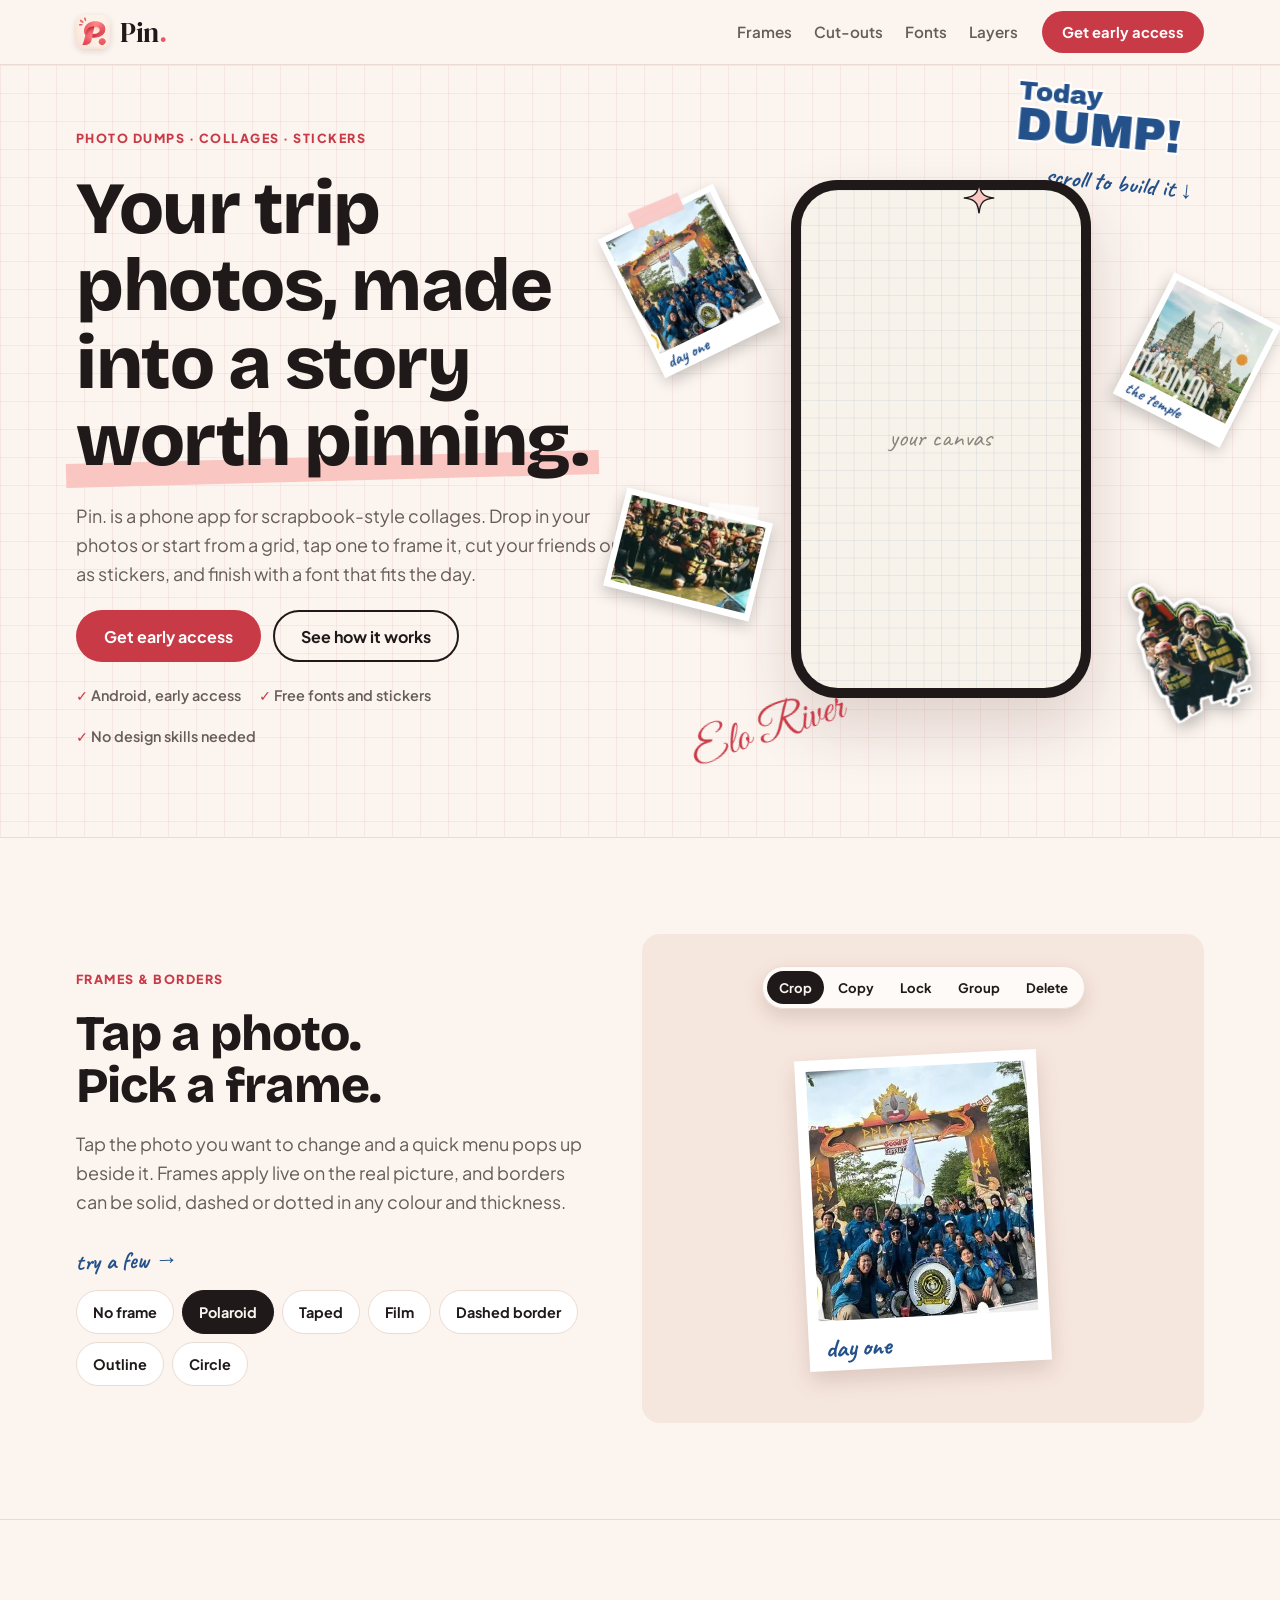
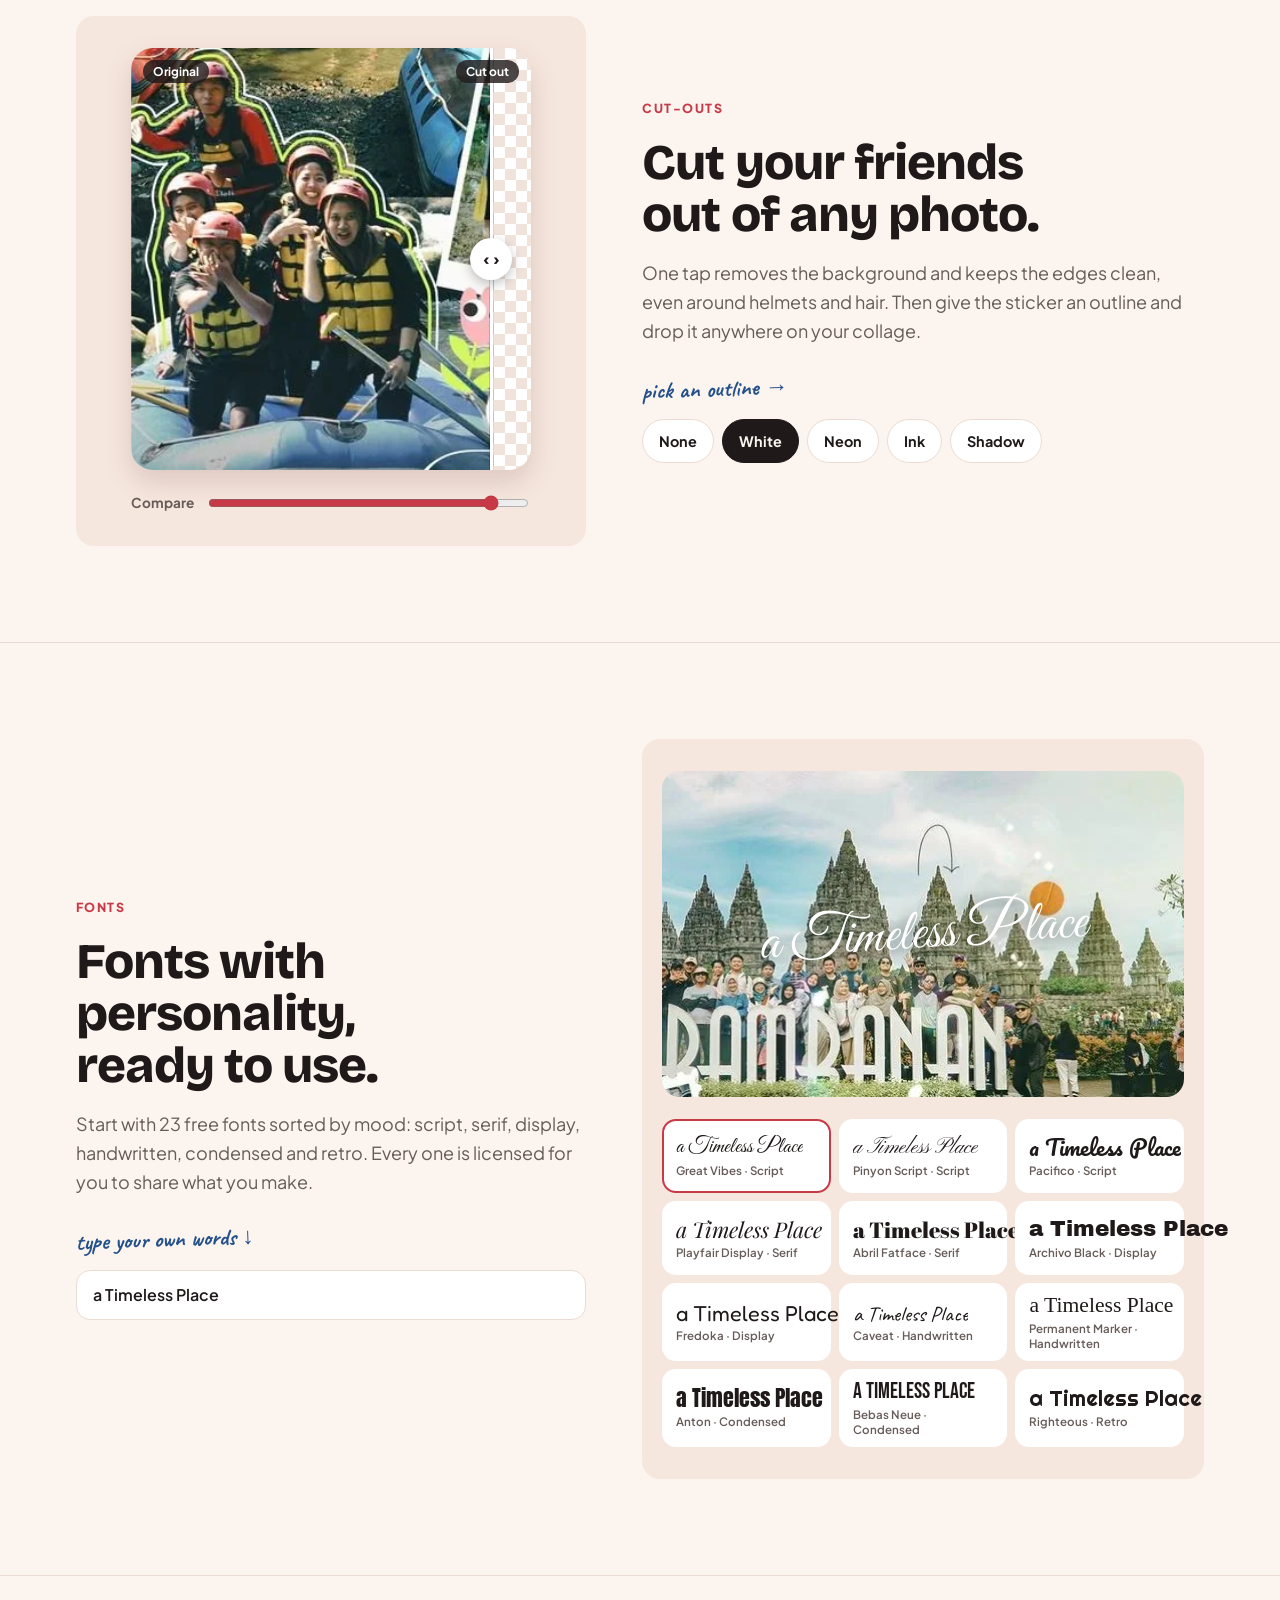
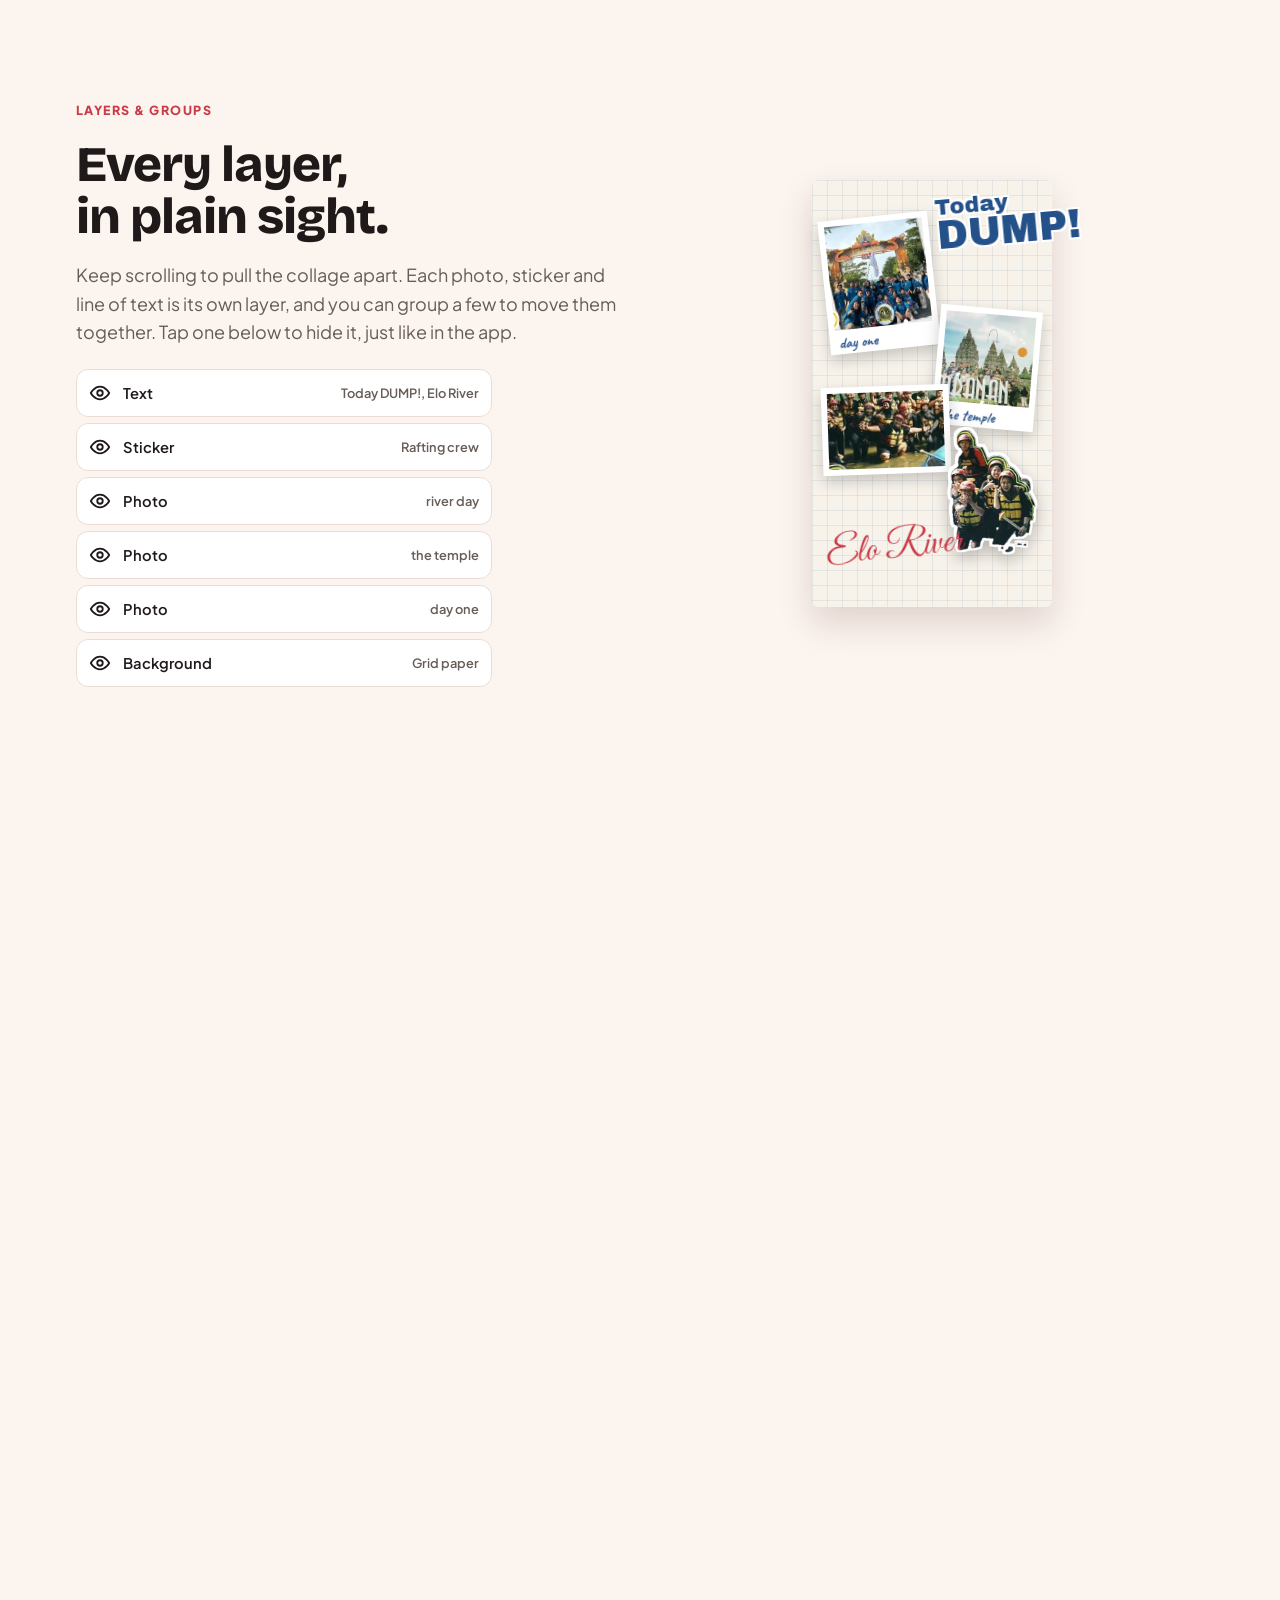
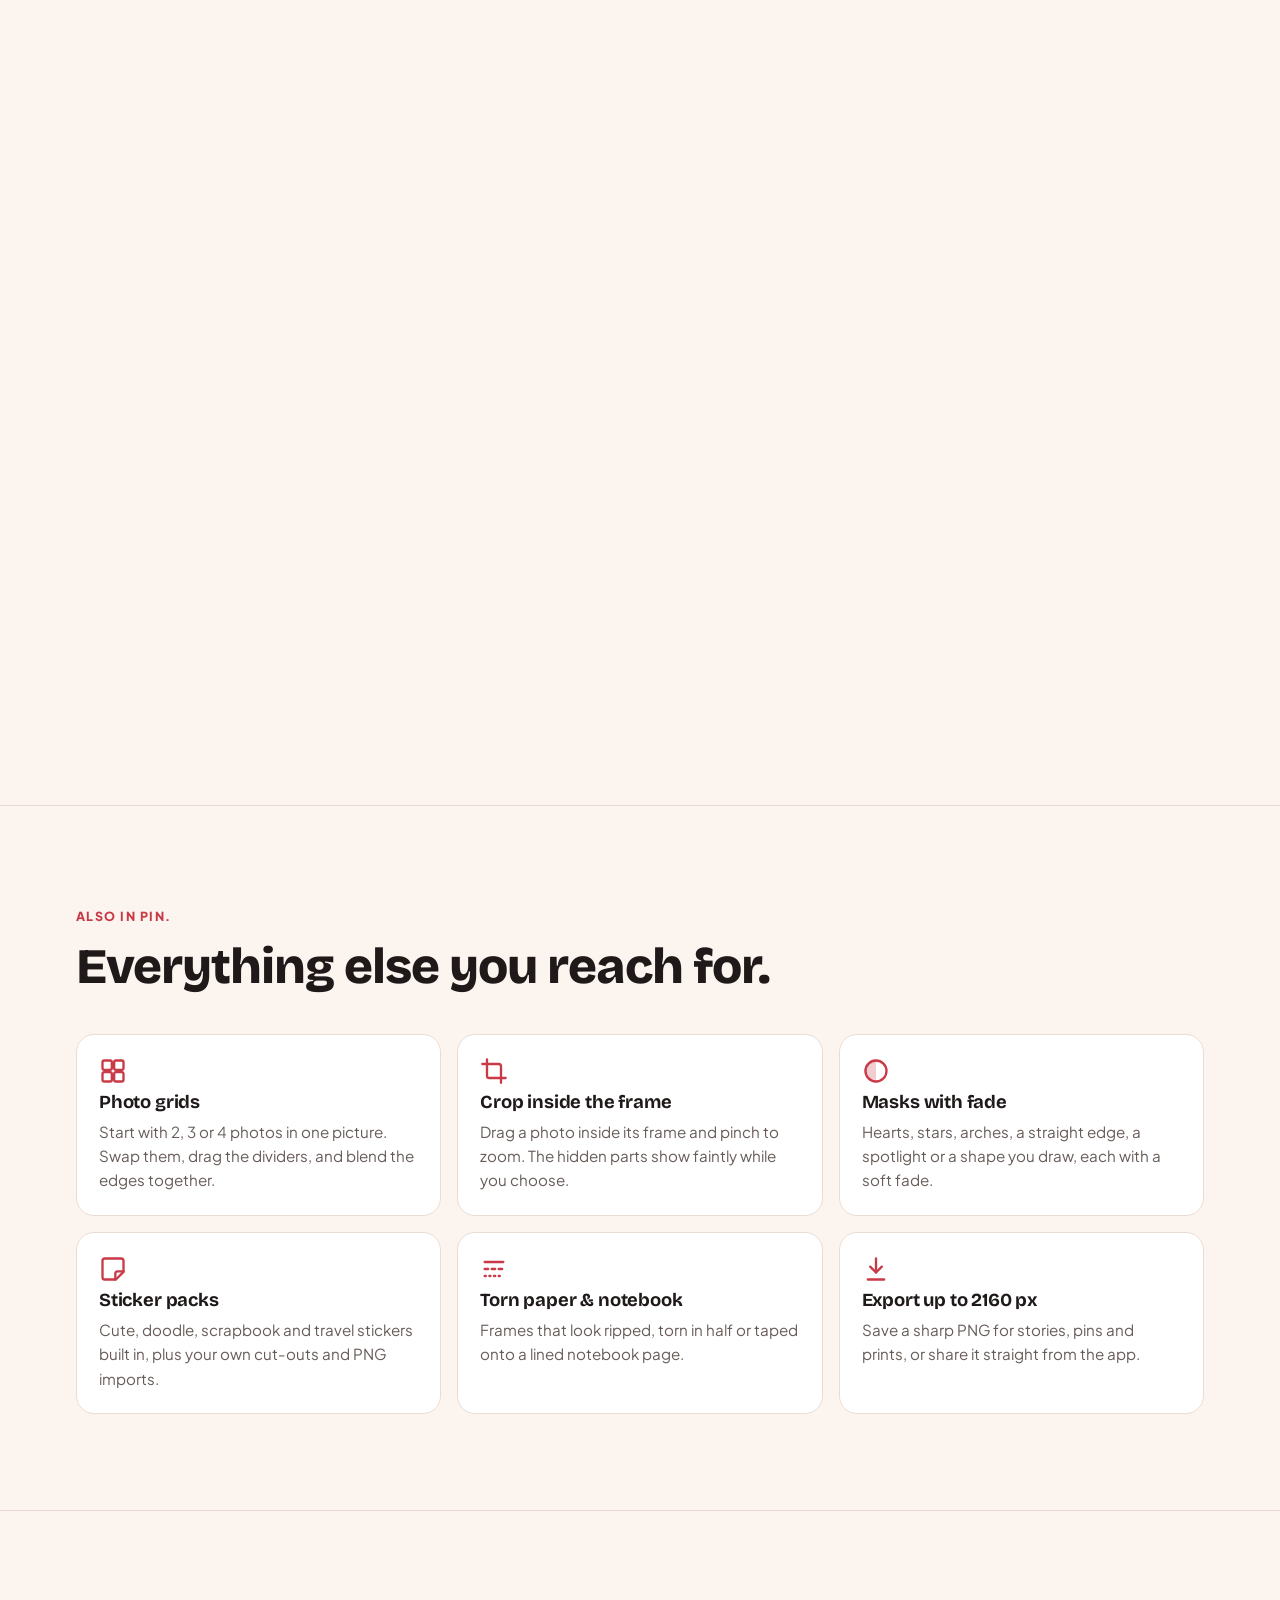
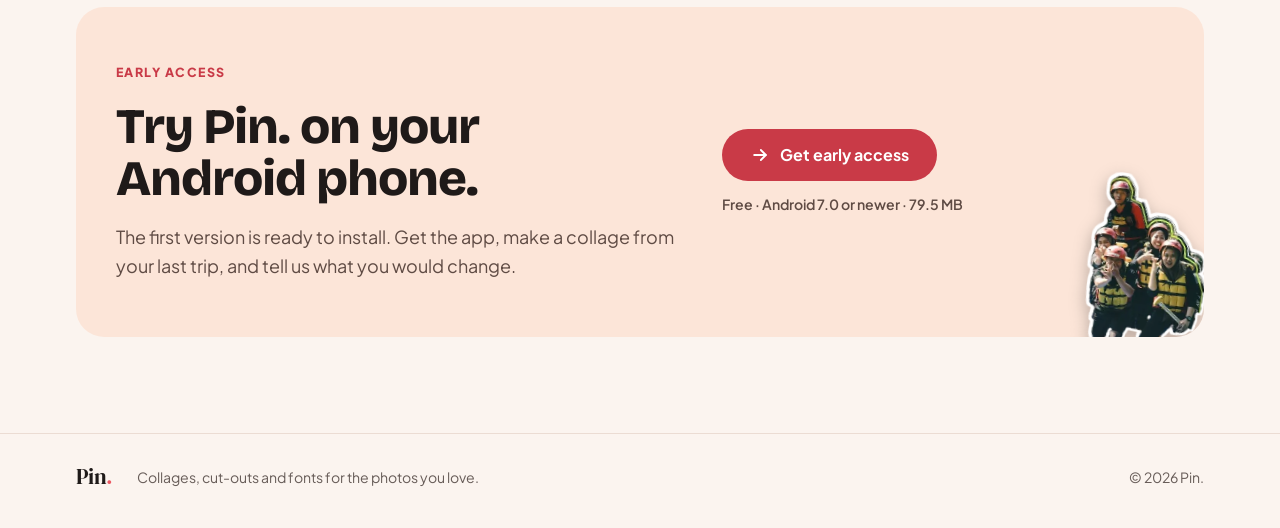
==== index.html @ d7e2ae9b "Add files via upload" ====
<!doctype html>
<html lang="en">
<head>
<meta charset="utf-8">
<meta name="viewport" content="width=device-width, initial-scale=1, viewport-fit=cover">
<title>Pin. · Collage, cut-out &amp; font editor</title>
<meta name="description" content="Pin. turns your trip photos into scrapbook collages and photo grids: frames, cut-out stickers, dashed borders, real fonts and layers, all on your phone.">
<meta name="theme-color" content="#FBF4EF" media="(prefers-color-scheme: light)">
<meta name="theme-color" content="#171312" media="(prefers-color-scheme: dark)">
<link rel="icon" href="favicon.ico" sizes="any">
<link rel="icon" type="image/png" sizes="32x32" href="assets/img/favicon-32.png">
<link rel="apple-touch-icon" href="assets/img/apple-touch-icon.png">
<link rel="manifest" href="site.webmanifest">
<meta property="og:type" content="website">
<meta property="og:site_name" content="Pin.">
<meta property="og:title" content="Pin. · Your photos, made into a story worth pinning">
<meta property="og:description" content="Collages, photo grids, cut-out stickers and fonts on your phone. Try it on Android.">
<meta property="og:image" content="/assets/img/og-image.jpg">
<meta property="og:image:width" content="1200">
<meta property="og:image:height" content="630">
<meta name="twitter:card" content="summary_large_image">
<link rel="preload" href="assets/fonts/bricolage-grotesque.woff2" as="font" type="font/woff2" crossorigin>
<link rel="preload" href="assets/fonts/plus-jakarta-sans.woff2" as="font" type="font/woff2" crossorigin>
<link rel="preconnect" href="https://fonts.googleapis.com">
<link rel="preconnect" href="https://fonts.gstatic.com" crossorigin>
<link rel="stylesheet" href="assets/css/site.css?v=1.0.0">
<script src="assets/js/main.js?v=1.0.0" defer></script>
</head>
<body>
<a class="skip" href="#main">Skip to content</a>

<nav class="nav" aria-label="Main">
  <div class="wrap">
    <a class="brand" href="#top" aria-label="Pin. home">
      <img src="assets/img/icon-256.webp" alt="" width="34" height="34">
      <span class="wordmark">Pin<b>.</b></span>
    </a>
    <div class="nav-links">
      <a href="#frames">Frames</a>
      <a href="#cutouts">Cut-outs</a>
      <a href="#fonts">Fonts</a>
      <a href="#layers">Layers</a>
    </div>
    <a class="btn btn-primary" href="download.html">Get early access</a>
  </div>
</nav>

<header class="hero" id="top">
  <div class="wrap hero-grid">
    <div class="hero-copy">
      <span class="eyebrow">Photo dumps · collages · stickers</span>
      <h1>Your trip photos, made into a story <em>worth pinning.</em></h1>
      <p class="lede">Pin. is a phone app for scrapbook-style collages. Drop in your photos or start from a grid, tap one to frame it, cut your friends out as stickers, and finish with a font that fits the day.</p>
      <div class="hero-cta">
        <a class="btn btn-primary" href="download.html">Get early access</a>
        <a class="btn btn-ghost" href="#frames">See how it works</a>
      </div>
      <div class="hero-note"><span>Android, early access</span><span>Free fonts and stickers</span><span>No design skills needed</span></div>
    </div>

    <div class="phone-zone">
      <span class="scroll-hint hand" aria-hidden="true">scroll to build it ↓</span>
      <div class="phone" role="img" aria-label="Pin. on a phone, showing a trip collage with polaroid photos, a cut-out sticker and hand-lettered titles">
        <div class="screen"><span class="screen-hint">your canvas</span></div>
        <div class="pieces" aria-hidden="true">
          <div class="piece pol" style="left:14px; top:44px; width:128px; --dx:-190px; --dy:-30px; --r0:-20deg; --r1:-6deg;">
            <img src="assets/img/band.webp" alt="" width="116" height="124" style="height:124px" decoding="async" fetchpriority="high">
            <span class="tape" style="width:54px; left:38px; top:-9px; transform:rotate(3deg)"></span>
            <span class="cap">day one</span>
          </div>
          <div class="piece pol" style="left:146px; top:152px; width:120px; --dx:190px; --dy:-50px; --r0:22deg; --r1:5deg;">
            <img src="assets/img/temple.webp" alt="" width="108" height="106" style="height:106px" decoding="async">
            <span class="cap">the temple</span>
          </div>
          <div class="piece pol" style="left:12px; top:244px; width:150px; padding-bottom:7px; --dx:-200px; --dy:70px; --r0:16deg; --r1:-2deg;">
            <img src="assets/img/river.webp" alt="" width="138" height="88" style="height:88px" decoding="async">
            <span class="tape" style="width:50px; right:16px; top:-9px; transform:rotate(-8deg); background:rgba(255,255,255,.75)"></span>
          </div>
          <div class="piece" style="left:162px; top:292px; width:100px; --dx:180px; --dy:90px; --r0:-20deg; --r1:0deg;">
            <img class="stk" src="assets/img/sticker.webp" alt="" width="100" height="143" style="width:100px; height:auto; display:block" decoding="async">
          </div>
          <div class="piece dump-title" style="left:146px; top:16px; --dx:70px; --dy:-120px; --r0:10deg; --r1:-5deg;">
            <div style="font-size:26px">Today</div><div style="font-size:46px">DUMP!</div>
          </div>
          <div class="piece script" style="left:18px; top:410px; font-size:44px; --dx:-130px; --dy:110px; --r0:-12deg; --r1:-6deg;">Elo River</div>
          <svg class="piece" width="36" height="36" viewBox="0 0 40 40" style="left:120px; top:150px; --dx:40px; --dy:-160px; --r0:90deg; --r1:0deg;"><path d="M20 3C21 15 25 19 37 20C25 21 21 25 20 37C19 25 15 21 3 20C15 19 19 15 20 3Z" fill="#F9C6C2" stroke="#1F1A19" stroke-width="1.5"/></svg>
        </div>
      </div>
    </div>
  </div>
</header>

<main id="main">
  <section class="feature" id="frames" aria-labelledby="frames-h">
    <div class="wrap feature-grid">
      <div class="feature-copy">
        <span class="eyebrow">Frames &amp; borders</span>
        <h2 id="frames-h">Tap a photo. Pick a frame.</h2>
        <p class="lede">Tap the photo you want to change and a quick menu pops up beside it. Frames apply live on the real picture, and borders can be solid, dashed or dotted in any colour and thickness.</p>
        <span class="try">try a few →</span>
        <div class="chips" role="group" aria-label="Frame style" id="frame-chips"></div>
      </div>
      <div class="demo">
        <div class="frame-hud" aria-hidden="true"><span>Crop</span><span>Copy</span><span>Lock</span><span>Group</span><span>Delete</span></div>
        <div class="frame-stage">
          <div class="fr" id="frame-demo" data-f="polaroid">
            <span class="holes t"></span>
            <img src="assets/img/band.webp" alt="Group photo in the selected frame" width="220" height="250" loading="lazy" decoding="async">
            <span class="holes b"></span>
            <span class="tape"></span>
            <span class="dash"></span>
            <span class="cap">day one</span>
          </div>
        </div>
      </div>
    </div>
  </section>

  <section class="feature" id="cutouts" aria-labelledby="cut-h">
    <div class="wrap feature-grid flip">
      <div class="demo">
        <div class="compare" id="compare">
          <div class="after"><img src="assets/img/cut-after.webp" alt="The rafting crew cut out, with the river removed" width="350" height="370" loading="lazy" decoding="async"></div>
          <div class="before"><img src="assets/img/cut-before.webp" alt="The original photo of the rafting crew on the river" width="350" height="370" loading="lazy" decoding="async"></div>
          <div class="handle" aria-hidden="true"></div>
          <span class="tag l">Original</span><span class="tag r">Cut out</span>
        </div>
        <div class="slider-row">
          <label for="cut-range">Compare</label>
          <input type="range" id="cut-range" min="0" max="100" value="50">
        </div>
      </div>
      <div class="feature-copy">
        <span class="eyebrow">Cut-outs</span>
        <h2 id="cut-h">Cut your friends out of any photo.</h2>
        <p class="lede">One tap removes the background and keeps the edges clean, even around helmets and hair. Then give the sticker an outline and drop it anywhere on your collage.</p>
        <span class="try">pick an outline →</span>
        <div class="chips" role="group" aria-label="Sticker outline" id="outline-chips"></div>
      </div>
    </div>
  </section>

  <section class="feature" id="fonts" aria-labelledby="fonts-h">
    <div class="wrap feature-grid">
      <div class="feature-copy">
        <span class="eyebrow">Fonts</span>
        <h2 id="fonts-h">Fonts with personality, ready to use.</h2>
        <p class="lede">Start with 23 free fonts sorted by mood: script, serif, display, handwritten, condensed and retro. Every one is licensed for you to share what you make.</p>
        <label class="try" for="font-text">type your own words ↓</label>
        <input class="font-input" id="font-text" type="text" value="a Timeless Place" maxlength="40" autocomplete="off">
      </div>
      <div class="demo">
        <div class="font-preview">
          <img src="assets/img/temple.webp" alt="" width="536" height="325" loading="lazy" decoding="async">
          <span class="txt" id="font-out" style="font-family:'Great Vibes', cursive">a Timeless Place</span>
        </div>
        <div class="font-grid" id="font-grid" role="group" aria-label="Font"></div>
      </div>
    </div>
  </section>

  <section class="layers" id="layers" aria-labelledby="layers-h">
    <div class="layers-sticky">
      <div class="wrap layers-grid">
        <div class="feature-copy">
          <span class="eyebrow">Layers &amp; groups</span>
          <h2 id="layers-h">Every layer, in plain sight.</h2>
          <p class="lede">Keep scrolling to pull the collage apart. Each photo, sticker and line of text is its own layer, and you can group a few to move them together. Tap one below to hide it, just like in the app.</p>
          <ul class="layer-list" id="layer-list"></ul>
        </div>
        <div class="stack-zone">
          <div class="stack" id="stack" role="img" aria-label="The collage separated into its layers: background, three photos, a sticker and text">
            <div class="plane" style="--i:0"><div class="plane-bg"></div></div>
            <div class="plane" style="--i:1">
              <div class="pol" style="position:absolute; left:12px; top:36px; width:110px; transform:rotate(-6deg)"><img src="assets/img/band.webp" alt="" width="98" height="104" style="height:104px" loading="lazy" decoding="async"><span class="cap" style="font-size:15px">day one</span></div>
            </div>
            <div class="plane" style="--i:2">
              <div class="pol" style="position:absolute; left:124px; top:128px; width:102px; transform:rotate(5deg)"><img src="assets/img/temple.webp" alt="" width="90" height="90" style="height:90px" loading="lazy" decoding="async"><span class="cap" style="font-size:15px">the temple</span></div>
            </div>
            <div class="plane" style="--i:3">
              <div class="pol" style="position:absolute; left:10px; top:206px; width:128px; padding-bottom:6px; transform:rotate(-2deg)"><img src="assets/img/river.webp" alt="" width="116" height="76" style="height:76px" loading="lazy" decoding="async"></div>
            </div>
            <div class="plane" style="--i:4">
              <img class="stk" src="assets/img/sticker.webp" alt="" width="86" height="123" style="position:absolute; left:138px; top:250px; width:86px; height:auto" loading="lazy" decoding="async">
            </div>
            <div class="plane" style="--i:5">
              <div class="dump-title" style="position:absolute; left:124px; top:12px; transform:rotate(-5deg)"><div style="font-size:22px">Today</div><div style="font-size:40px">DUMP!</div></div>
              <div class="script" style="position:absolute; left:14px; top:350px; font-size:38px; transform:rotate(-6deg)">Elo River</div>
            </div>
          </div>
        </div>
      </div>
    </div>
  </section>

  <section class="feature" id="toolbox" aria-labelledby="toolbox-h">
    <div class="wrap">
      <span class="eyebrow">Also in Pin.</span>
      <h2 id="toolbox-h" style="margin-top:14px">Everything else you reach for.</h2>
      <div class="toolbox">
        <div class="tool">
          <svg viewBox="0 0 24 24" fill="none" stroke="currentColor" stroke-width="2" stroke-linecap="round" stroke-linejoin="round" aria-hidden="true"><rect x="3" y="3" width="8" height="8" rx="1.5"/><rect x="13" y="3" width="8" height="8" rx="1.5"/><rect x="3" y="13" width="8" height="8" rx="1.5"/><rect x="13" y="13" width="8" height="8" rx="1.5"/></svg>
          <h3>Photo grids</h3>
          <p>Start with 2, 3 or 4 photos in one picture. Swap them, drag the dividers, and blend the edges together.</p>
        </div>
        <div class="tool">
          <svg viewBox="0 0 24 24" fill="none" stroke="currentColor" stroke-width="2" stroke-linecap="round" stroke-linejoin="round" aria-hidden="true"><path d="M6 2v14a2 2 0 0 0 2 2h14"/><path d="M18 22V8a2 2 0 0 0-2-2H2"/></svg>
          <h3>Crop inside the frame</h3>
          <p>Drag a photo inside its frame and pinch to zoom. The hidden parts show faintly while you choose.</p>
        </div>
        <div class="tool">
          <svg viewBox="0 0 24 24" fill="none" stroke="currentColor" stroke-width="2" stroke-linecap="round" stroke-linejoin="round" aria-hidden="true"><circle cx="12" cy="12" r="9"/><path d="M12 3a9 9 0 0 0 0 18" fill="currentColor" opacity=".25"/></svg>
          <h3>Masks with fade</h3>
          <p>Hearts, stars, arches, a straight edge, a spotlight or a shape you draw, each with a soft fade.</p>
        </div>
        <div class="tool">
          <svg viewBox="0 0 24 24" fill="none" stroke="currentColor" stroke-width="2" stroke-linecap="round" stroke-linejoin="round" aria-hidden="true"><path d="M15.5 3H5a2 2 0 0 0-2 2v14a2 2 0 0 0 2 2h9.5L21 14.5V5a2 2 0 0 0-2-2z"/><path d="M14 21v-5a2 2 0 0 1 2-2h5"/></svg>
          <h3>Sticker packs</h3>
          <p>Cute, doodle, scrapbook and travel stickers built in, plus your own cut-outs and PNG imports.</p>
        </div>
        <div class="tool">
          <svg viewBox="0 0 24 24" fill="none" stroke="currentColor" stroke-width="2" stroke-linecap="round" stroke-linejoin="round" aria-hidden="true"><path d="M4 6h16"/><path d="M4 12h16" stroke-dasharray="3 3"/><path d="M4 18h16" stroke-dasharray="1 3"/></svg>
          <h3>Torn paper &amp; notebook</h3>
          <p>Frames that look ripped, torn in half or taped onto a lined notebook page.</p>
        </div>
        <div class="tool">
          <svg viewBox="0 0 24 24" fill="none" stroke="currentColor" stroke-width="2" stroke-linecap="round" stroke-linejoin="round" aria-hidden="true"><path d="M12 3v12"/><path d="m7 10 5 5 5-5"/><path d="M5 21h14"/></svg>
          <h3>Export up to 2160 px</h3>
          <p>Save a sharp PNG for stories, pins and prints, or share it straight from the app.</p>
        </div>
      </div>
    </div>
  </section>

  <section class="join" id="join" aria-labelledby="join-h">
    <div class="wrap">
      <div class="join-card">
        <div class="feature-copy">
          <span class="eyebrow">Early access</span>
          <h2 id="join-h">Try Pin. on your Android phone.</h2>
          <p class="lede">The first version is ready to install. Get the app, make a collage from your last trip, and tell us what you would change.</p>
        </div>
        <div class="join-actions">
          <a class="btn btn-primary" href="download.html">
            <svg viewBox="0 0 24 24" fill="none" stroke="currentColor" stroke-width="2.2" stroke-linecap="round" stroke-linejoin="round" aria-hidden="true"><path d="M5 12h14"/><path d="m13 6 6 6-6 6"/></svg>
            Get early access
          </a>
          <span class="join-meta">Free · Android 7.0 or newer · 79.5 MB</span>
        </div>
        <img class="join-sticker stk" src="assets/img/sticker.webp" alt="" width="120" height="171" loading="lazy" decoding="async">
      </div>
    </div>
  </section>
</main>

<footer>
  <div class="wrap">
    <span class="wordmark">Pin<b>.</b></span>
    <span>Collages, cut-outs and fonts for the photos you love.</span>
    <span class="end">© 2026 Pin.</span>
  </div>
</footer>
</body>
</html>
---- assets/css/site.css ----
/* Pin. website styles (shared by the home page and the download page).
   Layout: a scrapbook on grid paper. Copy on one side, a working phone or
   hands-on demo on the other. Colours come from the app icon: peach paper
   and a coral "P". */

/* ---------- self-hosted fonts (OFL licence, from Fontsource) ---------- */
@font-face { font-family: 'Bricolage Grotesque'; src: url('../fonts/bricolage-grotesque.woff2') format('woff2'); font-weight: 200 800; font-display: swap; }
@font-face { font-family: 'Plus Jakarta Sans'; src: url('../fonts/plus-jakarta-sans.woff2') format('woff2'); font-weight: 200 800; font-display: swap; }
@font-face { font-family: 'Caveat'; src: url('../fonts/caveat.woff2') format('woff2'); font-weight: 400 700; font-display: swap; }
@font-face { font-family: 'DM Serif Display'; src: url('../fonts/dm-serif-display.woff2') format('woff2'); font-weight: 400; font-display: swap; }
@font-face { font-family: 'Archivo Black'; src: url('../fonts/archivo-black.woff2') format('woff2'); font-weight: 400; font-display: swap; }
@font-face { font-family: 'Great Vibes'; src: url('../fonts/great-vibes.woff2') format('woff2'); font-weight: 400; font-display: swap; }

:root {
  --paper: #FBF4EF;
  --sheet: #FFFFFF;
  --stage: #F6E7DE;
  --peach: #FCE5D8;
  --ink: #1F1A19;
  --muted: #675C58;
  --line: #EBDCD3;
  --accent: #C93A47;
  --on-accent: #FFFFFF;
  --coral: #EC5963;
  --highlight: #F9C6C2;
  --navy: #24518A;
  --grid: rgba(201, 58, 71, 0.07);
  --check-a: #FFFFFF;
  --check-b: #EFE3DB;
  --device: #1F1A19;
  --polaroid: #FFFFFF;
  --film: #1F1A19;
  --caption: #24518A;
  --shadow: rgba(90, 40, 30, 0.16);
  --card: #FCE5D8;
  --card-fg: #1F1A19;
  --card-muted: #5F4B44;
  --success: #2E7D4F;

  --display: 'Bricolage Grotesque', 'Plus Jakarta Sans', system-ui, sans-serif;
  --body: 'Plus Jakarta Sans', system-ui, -apple-system, 'Segoe UI', Roboto, sans-serif;
  --hand: 'Caveat', 'Segoe Print', 'Bradley Hand', cursive;
  --logo: 'DM Serif Display', Georgia, serif;

  --nav-h: 64px;
  --radius: 18px;
  color-scheme: light;
}
@media (prefers-color-scheme: dark) {
  :root:not([data-theme="light"]) {
    --paper: #171312;
    --sheet: #231C1A;
    --stage: #2C2321;
    --peach: #3A2925;
    --ink: #F5EEEA;
    --muted: #BBADA7;
    --line: #3D312E;
    --accent: #FF7A80;
    --on-accent: #1F1A19;
    --coral: #FF7A80;
    --highlight: rgba(255, 122, 128, 0.32);
    --navy: #9DBBE8;
    --grid: rgba(255, 122, 128, 0.06);
    --check-a: #2E2624;
    --check-b: #241D1B;
    --device: #0B0908;
    --polaroid: #FBF8F3;
    --film: #0B0908;
    --caption: #24518A;
    --shadow: rgba(0, 0, 0, 0.45);
    --card: #2E2220;
    --card-fg: #F5EEEA;
    --card-muted: #CDBAB3;
    --success: #7FD6A0;
    color-scheme: dark;
  }
}
:root[data-theme="dark"] {
  --paper: #171312;
  --sheet: #231C1A;
  --stage: #2C2321;
  --peach: #3A2925;
  --ink: #F5EEEA;
  --muted: #BBADA7;
  --line: #3D312E;
  --accent: #FF7A80;
  --on-accent: #1F1A19;
  --coral: #FF7A80;
  --highlight: rgba(255, 122, 128, 0.32);
  --navy: #9DBBE8;
  --grid: rgba(255, 122, 128, 0.06);
  --check-a: #2E2624;
  --check-b: #241D1B;
  --device: #0B0908;
  --polaroid: #FBF8F3;
  --film: #0B0908;
  --caption: #24518A;
  --shadow: rgba(0, 0, 0, 0.45);
  --card: #2E2220;
  --card-fg: #F5EEEA;
  --card-muted: #CDBAB3;
  --success: #7FD6A0;
  color-scheme: dark;
}

* { box-sizing: border-box; }
html { scroll-behavior: smooth; -webkit-text-size-adjust: 100%; }
body {
  margin: 0;
  background: var(--paper);
  color: var(--ink);
  font-family: var(--body);
  font-size: 16px;
  line-height: 1.6;
  overflow-x: clip;
}
body::before {
  content: "";
  position: fixed;
  inset: 0 0 auto;
  height: env(safe-area-inset-top, 0px);
  z-index: 30;
  background: var(--paper);
}
img { max-width: 100%; }
[hidden] { display: none !important; }
.wrap {
  max-width: 1160px;
  margin: 0 auto;
  padding-left: max(16px, env(safe-area-inset-left, 0px));
  padding-right: max(16px, env(safe-area-inset-right, 0px));
}
h1, h2, h3 { font-family: var(--display); line-height: 1.05; margin: 0; text-wrap: balance; letter-spacing: -0.02em; }
h1 { font-size: clamp(2.5rem, 6.4vw, 4.6rem); font-weight: 800; }
h2 { font-size: clamp(2rem, 4.4vw, 3.1rem); font-weight: 800; }
h3 { font-size: 1.15rem; font-weight: 700; letter-spacing: -0.01em; }
p { margin: 0; }
.lede { font-size: 1.125rem; color: var(--muted); max-width: 34em; }
.eyebrow {
  font-family: var(--body);
  font-size: 0.78rem;
  font-weight: 800;
  letter-spacing: 0.12em;
  text-transform: uppercase;
  color: var(--accent);
}
.hand { font-family: var(--hand); font-weight: 700; color: var(--navy); }
a { color: inherit; }
:focus-visible { outline: 3px solid var(--navy); outline-offset: 3px; border-radius: 6px; }
.skip {
  position: absolute; left: 12px; top: -60px; z-index: 50; padding: 10px 16px; border-radius: 10px;
  background: var(--ink); color: var(--paper); font-weight: 700; text-decoration: none;
}
.skip:focus { top: calc(12px + env(safe-area-inset-top, 0px)); }

.btn {
  display: inline-flex; align-items: center; justify-content: center; gap: 10px;
  min-height: 52px; padding: 0 26px; border-radius: 999px;
  font: 700 1rem var(--body); text-decoration: none; cursor: pointer;
  border: 2px solid transparent; transition: transform .15s ease, filter .15s ease;
}
.btn:hover { filter: brightness(1.06); }
.btn:active { transform: scale(0.97); }
.btn-primary { background: var(--accent); color: var(--on-accent); }
.btn-ghost { background: transparent; color: var(--ink); border-color: var(--ink); }
.btn svg { width: 20px; height: 20px; flex: none; }

/* ---------- nav ---------- */
.nav {
  position: sticky; top: env(safe-area-inset-top, 0px); z-index: 20;
  background: color-mix(in srgb, var(--paper) 88%, transparent);
  backdrop-filter: blur(10px); -webkit-backdrop-filter: blur(10px);
  border-bottom: 1px solid var(--line);
}
.nav .wrap { height: var(--nav-h); display: flex; align-items: center; gap: 24px; }
.brand { display: inline-flex; align-items: center; gap: 10px; text-decoration: none; }
.brand img { width: 34px; height: 34px; border-radius: 9px; box-shadow: 0 2px 6px var(--shadow); }
.wordmark { font-family: var(--logo); font-size: 1.75rem; line-height: 1; letter-spacing: -0.01em; }
.wordmark b { font-weight: 400; color: var(--coral); }
.nav-links { display: flex; gap: 22px; margin-left: auto; font-weight: 600; font-size: 0.95rem; }
.nav-links a { text-decoration: none; color: var(--muted); }
.nav-links a:hover { color: var(--ink); }
.nav .btn { min-height: 42px; padding: 0 18px; font-size: 0.92rem; }
@media (max-width: 760px) { .nav-links { display: none; } .nav .btn { margin-left: auto; } }

/* ---------- hero ---------- */
.hero {
  position: relative;
  background-color: var(--paper);
  background-image:
    linear-gradient(var(--grid) 1px, transparent 1px),
    linear-gradient(90deg, var(--grid) 1px, transparent 1px);
  background-size: 28px 28px;
  overflow-x: clip;
  --p: 0;
  --spread: 1;
}
.hero-grid {
  display: grid; grid-template-columns: minmax(0, 1.05fr) minmax(0, 1fr);
  gap: 48px; align-items: center; padding-block: 64px 88px;
}
.hero-copy { display: flex; flex-direction: column; gap: 22px; min-width: 0; }
.hero-copy h1 { position: relative; z-index: 0; }
.hero-copy h1 em { font-style: normal; position: relative; white-space: nowrap; }
.hero-copy h1 em::after {
  content: ""; position: absolute; left: -2%; right: -2%; bottom: 0.06em; height: 0.32em;
  background: var(--highlight); z-index: -1; transform: rotate(-1.5deg);
}
.hero-cta { display: flex; flex-wrap: wrap; gap: 12px; }
.hero-note { display: flex; gap: 18px; flex-wrap: wrap; font-size: 0.9rem; color: var(--muted); font-weight: 600; }
.hero-note span::before { content: "✓ "; color: var(--accent); font-weight: 800; }

.phone-zone { position: relative; display: flex; justify-content: center; padding-block: 20px; }
.scroll-hint {
  position: absolute; right: 2%; top: 4px; font-size: 1.5rem; transform: rotate(6deg);
  opacity: calc(1 - var(--p) * 1.4);
}
.phone {
  position: relative; width: 300px; height: 518px; border-radius: 46px;
  background: var(--device); padding: 10px; box-shadow: 0 30px 60px var(--shadow);
  flex: none;
}
.screen {
  position: relative; width: 280px; height: 498px; border-radius: 37px; overflow: hidden;
  background-color: #F7F3EB;
  background-image:
    linear-gradient(rgba(36,81,138,.08) 1px, transparent 1px),
    linear-gradient(90deg, rgba(36,81,138,.08) 1px, transparent 1px);
  background-size: 17.5px 17.5px;
}
.screen-hint {
  position: absolute; inset: 0; display: flex; align-items: center; justify-content: center;
  font-family: var(--hand); font-size: 1.6rem; color: #8C8478; opacity: calc(1 - var(--p) * 1.6);
}
.pieces { position: absolute; left: 10px; top: 10px; width: 280px; height: 498px; }
.piece {
  position: absolute; will-change: transform;
  transform:
    translate(calc(var(--dx) * var(--spread) * (1 - var(--p))), calc(var(--dy) * var(--spread) * (1 - var(--p))))
    rotate(calc(var(--r1) + var(--r0) * (1 - var(--p))));
}
.pol { background: var(--polaroid); padding: 6px 6px 24px; box-shadow: 0 6px 14px rgba(0,0,0,.2); }
.pol img { display: block; width: 100%; object-fit: cover; }
.pol .cap { position: absolute; left: 9px; bottom: 1px; font-family: var(--hand); font-weight: 700; font-size: 17px; color: var(--caption); line-height: 1.3; }
.tape { position: absolute; height: 18px; background: rgba(249,198,194,.9); }
.stk { filter: drop-shadow(2.5px 0 0 #fff) drop-shadow(-2.5px 0 0 #fff) drop-shadow(0 2.5px 0 #fff) drop-shadow(0 -2.5px 0 #fff) drop-shadow(0 6px 8px rgba(0,0,0,.25)); }
.dump-title { font-family: 'Archivo Black', var(--display); color: #24518A; line-height: .92; text-shadow: 2px 2px 0 #fff, -2px -2px 0 #fff, 2px -2px 0 #fff, -2px 2px 0 #fff; }
.script { font-family: 'Great Vibes', cursive; color: #C93A47; line-height: 1; white-space: nowrap; }

@media (max-width: 880px) {
  .hero-grid { grid-template-columns: minmax(0, 1fr); gap: 28px; padding-block: 40px 64px; }
  .hero { --spread: .55; }
  .scroll-hint { right: auto; left: 0; top: -6px; font-size: 1.3rem; }
}

/* ---------- feature sections ---------- */
.feature { padding-block: 96px; border-top: 1px solid var(--line); }
.feature-grid { display: grid; grid-template-columns: minmax(0, 1fr) minmax(0, 1.1fr); gap: 56px; align-items: center; }
.feature-grid.flip > .demo { order: -1; }
.feature-copy { display: flex; flex-direction: column; gap: 18px; min-width: 0; }
.demo {
  min-width: 0; border-radius: var(--radius); background: var(--stage);
  padding: 32px 20px; display: flex; flex-direction: column; align-items: center; gap: 22px;
  position: relative;
}
@media (max-width: 880px) {
  .feature { padding-block: 64px; }
  .feature-grid, .feature-grid.flip { grid-template-columns: minmax(0, 1fr); gap: 32px; }
  .feature-grid.flip > .demo { order: 0; }
}

.chips { display: flex; flex-wrap: wrap; gap: 8px; }
.chip {
  min-height: 44px; padding: 0 16px; border-radius: 999px; cursor: pointer;
  border: 1.5px solid var(--line); background: var(--sheet); color: var(--ink);
  font: 700 0.9rem var(--body); transition: background-color .15s, color .15s, border-color .15s;
}
.chip[aria-pressed="true"] { background: var(--ink); color: var(--paper); border-color: var(--ink); }
.try { font-family: var(--hand); font-size: 1.45rem; color: var(--navy); font-weight: 700; transform: rotate(-2deg); }

/* frames demo */
.frame-stage { min-height: 360px; display: flex; align-items: center; justify-content: center; width: 100%; }
.fr { position: relative; display: inline-block; transition: padding .35s ease, transform .35s ease, border-radius .35s ease, background-color .35s ease, box-shadow .35s ease; }
.fr img { display: block; width: 220px; height: 250px; max-width: 100%; object-fit: cover; transition: border-radius .35s ease, width .35s ease, height .35s ease; }
.fr .cap, .fr .tape, .fr .holes, .fr .dash { display: none; }
.fr[data-f="none"] { padding: 0; box-shadow: 0 8px 18px var(--shadow); }
.fr[data-f="polaroid"] { padding: 11px 11px 50px; background: var(--polaroid); box-shadow: 0 10px 22px var(--shadow); transform: rotate(-3deg); }
.fr[data-f="polaroid"] .cap { display: block; position: absolute; left: 16px; bottom: 6px; font: 700 26px var(--hand); color: var(--caption); }
.fr[data-f="taped"] { padding: 9px; background: var(--polaroid); box-shadow: 0 10px 22px var(--shadow); transform: rotate(2deg); }
.fr[data-f="taped"] .tape { display: block; width: 90px; height: 26px; left: 50%; top: -13px; margin-left: -45px; transform: rotate(-4deg); }
.fr[data-f="film"] { padding: 30px 12px; background: var(--film); box-shadow: 0 10px 22px var(--shadow); }
.fr[data-f="film"] .holes { display: block; position: absolute; left: 12px; right: 12px; height: 12px; background-image: repeating-linear-gradient(90deg, #F6F2EC 0 12px, transparent 12px 24px); }
.fr[data-f="film"] .holes.t { top: 9px; } .fr[data-f="film"] .holes.b { bottom: 9px; }
.fr[data-f="dashed"] { padding: 12px; box-shadow: none; }
.fr[data-f="dashed"] img { border-radius: 12px; box-shadow: 0 10px 22px var(--shadow); }
.fr[data-f="dashed"] .dash { display: block; position: absolute; inset: 0; border: 3px dashed var(--accent); border-radius: 20px; }
.fr[data-f="outline"] { padding: 8px; background: var(--polaroid); border-radius: 24px; box-shadow: 0 10px 22px var(--shadow); }
.fr[data-f="outline"] img { border-radius: 16px; }
.fr[data-f="circle"] { padding: 8px; background: var(--polaroid); border-radius: 50%; box-shadow: 0 10px 22px var(--shadow); }
.fr[data-f="circle"] img { width: 236px; height: 236px; border-radius: 50%; }
.frame-hud {
  display: flex; gap: 2px; padding: 4px; border-radius: 999px;
  background: color-mix(in srgb, var(--sheet) 80%, transparent); color: var(--ink);
  border: 1px solid var(--line); box-shadow: 0 8px 20px var(--shadow);
  font: 700 0.82rem var(--body); flex-wrap: wrap; justify-content: center;
}
.frame-hud span { padding: 8px 12px; border-radius: 999px; }
.frame-hud span:first-child { background: var(--ink); color: var(--paper); }

/* cutout demo */
.compare {
  position: relative; width: min(100%, 400px); aspect-ratio: 350 / 370; max-width: 100%;
  border-radius: 22px; overflow: hidden; --w: 50%;
  background-color: var(--check-a);
  background-image: repeating-conic-gradient(var(--check-b) 0% 25%, var(--check-a) 0% 50%);
  background-size: 22px 22px;
  box-shadow: 0 12px 28px var(--shadow);
  touch-action: pan-y;
}
.compare img { position: absolute; inset: 0; width: 100%; height: 100%; object-fit: cover; }
.compare .after img { filter: var(--outline-filter, none); transition: filter .3s ease; }
.compare .before { position: absolute; inset: 0; clip-path: inset(0 calc(100% - var(--w)) 0 0); }
.compare .handle { position: absolute; top: 0; bottom: 0; left: var(--w); width: 3px; margin-left: -1.5px; background: #fff; box-shadow: 0 0 0 1px rgba(0,0,0,.15); }
.compare .handle::after {
  content: "‹ ›"; position: absolute; top: 50%; left: 50%; transform: translate(-50%, -50%);
  width: 42px; height: 42px; border-radius: 50%; background: #fff; color: #1F1A19;
  display: flex; align-items: center; justify-content: center; font: 800 16px var(--body); box-shadow: 0 4px 12px rgba(0,0,0,.25);
}
.tag { position: absolute; top: 12px; padding: 4px 10px; border-radius: 999px; background: rgba(31,26,25,.8); color: #fff; font: 700 0.75rem var(--body); }
.tag.l { left: 12px; } .tag.r { right: 12px; }
.slider-row { display: flex; align-items: center; gap: 12px; width: min(100%, 400px); font-size: 0.85rem; font-weight: 700; color: var(--muted); }
.slider-row input { flex: 1; min-width: 0; accent-color: var(--accent); }

/* fonts demo */
.font-preview {
  position: relative; width: 100%; aspect-ratio: 16 / 10; max-width: 100%; border-radius: 18px; overflow: hidden;
  display: flex; align-items: center; justify-content: center; text-align: center; padding: 16px;
}
.font-preview img { position: absolute; inset: 0; width: 100%; height: 100%; object-fit: cover; }
.font-preview .txt {
  position: relative; color: #fff; font-size: clamp(2.2rem, 7vw, 3.6rem); line-height: 1.05;
  text-shadow: 0 3px 16px rgba(0,0,0,.5); transform: rotate(-4deg); overflow-wrap: anywhere; max-width: 100%;
}
.font-input {
  width: 100%; min-height: 50px; border-radius: 14px; border: 1.5px solid var(--line); background: var(--sheet);
  color: var(--ink); font: 600 1rem var(--body); padding: 0 16px;
}
.font-grid { display: grid; grid-template-columns: repeat(3, minmax(0, 1fr)); gap: 8px; width: 100%; }
.font-btn {
  min-height: 74px; border-radius: 14px; border: 2px solid transparent; background: var(--sheet); color: var(--ink);
  cursor: pointer; text-align: left; padding: 8px 12px; display: flex; flex-direction: column; justify-content: center; gap: 2px; min-width: 0;
}
.font-btn .s { font-size: 1.35rem; line-height: 1.2; white-space: nowrap; overflow: hidden; text-overflow: ellipsis; }
.font-btn .n { font: 600 0.72rem var(--body); color: var(--muted); }
.font-btn[aria-pressed="true"] { border-color: var(--accent); }
@media (max-width: 520px) { .font-grid { grid-template-columns: repeat(2, minmax(0, 1fr)); } }

/* layers demo */
.layers { position: relative; height: 270vh; border-top: 1px solid var(--line); --lp: 0; }
.layers-sticky {
  position: sticky; top: calc(var(--nav-h) + env(safe-area-inset-top, 0px));
  height: calc(100vh - var(--nav-h) - env(safe-area-inset-top, 0px));
  height: calc(100svh - var(--nav-h) - env(safe-area-inset-top, 0px));
  display: flex; align-items: center; overflow: hidden;
}
.layers-grid { display: grid; grid-template-columns: minmax(0, 1fr) minmax(0, 1fr); gap: 40px; align-items: center; width: 100%; }
.stack-zone { display: flex; justify-content: center; align-items: center; perspective: 1500px; min-height: 480px; }
.stack {
  position: relative; width: 240px; height: 427px; transform-style: preserve-3d;
  transform: rotateX(calc(var(--lp) * 54deg)) rotateZ(calc(var(--lp) * -32deg)) translateY(calc(var(--lp) * -30px));
}
.plane { position: absolute; inset: 0; transform-style: preserve-3d; transform: translateZ(calc(var(--i) * var(--lp) * 62px)); transition: opacity .25s ease; }
.plane::after {
  content: ""; position: absolute; inset: -6px; border-radius: 10px; pointer-events: none;
  border: 1.5px dashed var(--navy); opacity: calc(var(--lp) * .75);
}
.plane.on::after { border-style: solid; border-color: var(--accent); border-width: 2.5px; opacity: 1; }
.plane.off > * { opacity: .1; }
.plane-bg {
  position: absolute; inset: 0; border-radius: 6px; box-shadow: 0 16px 34px var(--shadow);
  background-color: #F7F3EB;
  background-image: linear-gradient(rgba(36,81,138,.09) 1px, transparent 1px), linear-gradient(90deg, rgba(36,81,138,.09) 1px, transparent 1px);
  background-size: 15px 15px;
}
.layer-list { list-style: none; padding: 0; margin: 4px 0 0; display: flex; flex-direction: column; gap: 6px; max-width: 26em; }
.layer-btn {
  width: 100%; min-height: 48px; display: flex; align-items: center; gap: 12px; padding: 6px 12px; cursor: pointer;
  border-radius: 12px; border: 1.5px solid var(--line); background: var(--sheet); color: var(--ink); text-align: left; font: 600 0.92rem var(--body);
}
.layer-btn .k { color: var(--muted); font-weight: 600; font-size: 0.8rem; margin-left: auto; white-space: nowrap; }
.layer-btn .eye { width: 22px; height: 22px; flex: none; }
.layer-btn[aria-pressed="false"] { color: var(--muted); }
.layer-btn[aria-pressed="false"] .eye .open { display: none; }
.layer-btn[aria-pressed="true"] .eye .shut { display: none; }
@media (max-width: 880px) {
  .layers { height: 240vh; }
  .layers-grid { grid-template-columns: minmax(0, 1fr); gap: 8px; }
  .layers-grid .feature-copy { gap: 10px; }
  .layers-grid .lede { font-size: 0.98rem; }
  .stack-zone { min-height: 0; height: 380px; order: -1; }
  .stack { transform: scale(.78) rotateX(calc(var(--lp) * 54deg)) rotateZ(calc(var(--lp) * -32deg)); }
  .layer-list { display: grid; grid-template-columns: repeat(2, minmax(0, 1fr)); gap: 6px; max-width: none; }
  .layer-btn { min-height: 44px; font-size: 0.82rem; padding: 4px 10px; }
  .layer-btn .k { display: none; }
}
@media (max-width: 880px) and (max-height: 760px) { .stack-zone { height: 320px; } .stack { transform: scale(.64) rotateX(calc(var(--lp) * 54deg)) rotateZ(calc(var(--lp) * -32deg)); } .layers-grid .lede { display: none; } }

/* toolbox list */
.toolbox { display: grid; grid-template-columns: repeat(3, minmax(0, 1fr)); gap: 16px; margin-top: 40px; }
.tool { background: var(--sheet); border-radius: var(--radius); padding: 22px; display: flex; flex-direction: column; gap: 8px; min-width: 0; border: 1px solid var(--line); }
.tool svg { width: 28px; height: 28px; color: var(--accent); }
.tool p { color: var(--muted); font-size: 0.95rem; }
@media (max-width: 880px) { .toolbox { grid-template-columns: repeat(2, minmax(0, 1fr)); } }
@media (max-width: 560px) { .toolbox { grid-template-columns: minmax(0, 1fr); } }

/* early access card */
.join { padding-block: 96px; border-top: 1px solid var(--line); }
.join-card {
  position: relative; background: var(--card); color: var(--card-fg); border-radius: 28px; padding: 56px 40px;
  display: grid; grid-template-columns: minmax(0, 1.3fr) minmax(0, 1fr); gap: 32px; align-items: center; overflow: hidden;
}
.join-card h2 { color: var(--card-fg); }
.join-card .lede { color: var(--card-muted); }
.join-actions { display: flex; flex-direction: column; align-items: flex-start; gap: 12px; position: relative; z-index: 1; }
.join-meta { font-size: 0.88rem; font-weight: 600; color: var(--card-muted); }
.join-sticker { position: absolute; right: -6px; bottom: -14px; width: 120px; transform: rotate(8deg); pointer-events: none; }
@media (max-width: 880px) {
  .join { padding-block: 64px; }
  .join-card { grid-template-columns: minmax(0, 1fr); padding: 36px 22px 120px; }
  .join-sticker { width: 96px; }
}

footer { padding-block: 32px 40px; color: var(--muted); font-size: 0.88rem; border-top: 1px solid var(--line); }
footer .wrap { display: flex; flex-wrap: wrap; gap: 12px 24px; align-items: center; }
footer .wordmark { font-size: 1.4rem; color: var(--ink); }
footer .end { margin-left: auto; }

/* ---------- download page ---------- */
.dl-hero {
  background-color: var(--paper);
  background-image:
    linear-gradient(var(--grid) 1px, transparent 1px),
    linear-gradient(90deg, var(--grid) 1px, transparent 1px);
  background-size: 28px 28px;
}
.dl-grid { display: grid; grid-template-columns: minmax(0, 1.1fr) minmax(0, 1fr); gap: 40px; align-items: start; padding-block: 56px 72px; }
.dl-card {
  background: var(--sheet); border: 1px solid var(--line); border-radius: 28px; padding: 32px;
  display: flex; flex-direction: column; gap: 22px; box-shadow: 0 18px 40px var(--shadow); min-width: 0;
}
.dl-app { display: flex; align-items: center; gap: 18px; }
.dl-app img { width: 88px; height: 88px; border-radius: 22px; box-shadow: 0 8px 20px var(--shadow); flex: none; }
.dl-app h1 { font-family: var(--logo); font-weight: 400; font-size: 3rem; letter-spacing: -0.01em; }
.dl-app h1 b { font-weight: 400; color: var(--coral); }
.dl-app p { color: var(--muted); font-weight: 600; }
.facts { display: grid; grid-template-columns: repeat(3, minmax(0, 1fr)); gap: 8px; margin: 0; }
.facts div { background: var(--stage); border-radius: 14px; padding: 12px 14px; min-width: 0; }
.facts dt { font-size: 0.72rem; font-weight: 800; letter-spacing: .08em; text-transform: uppercase; color: var(--muted); }
.facts dd { margin: 2px 0 0; font-weight: 800; font-size: 1.05rem; font-variant-numeric: tabular-nums; }
.dl-btn { width: 100%; min-height: 60px; font-size: 1.1rem; }
.notice {
  display: flex; gap: 12px; align-items: flex-start; padding: 14px 16px; border-radius: 14px;
  background: var(--peach); color: var(--card-fg); font-size: 0.95rem;
}
.notice svg { width: 22px; height: 22px; flex: none; color: var(--accent); margin-top: 2px; }
.notice strong { display: block; }
.dl-side { display: flex; flex-direction: column; gap: 18px; min-width: 0; }
.qr-card { background: var(--sheet); border: 1px solid var(--line); border-radius: 22px; padding: 22px; display: flex; gap: 18px; align-items: center; }
.qr { width: 132px; height: 132px; flex: none; background: #fff; border-radius: 12px; padding: 8px; display: grid; place-items: center; }
.qr img, .qr svg { width: 100%; height: 100%; display: block; image-rendering: pixelated; }
.qr-card p { color: var(--muted); font-size: 0.95rem; }
.steps-list { list-style: none; margin: 0; padding: 0; display: flex; flex-direction: column; gap: 10px; counter-reset: s; }
.steps-list li { counter-increment: s; display: grid; grid-template-columns: 40px minmax(0, 1fr); gap: 12px; align-items: start; background: var(--sheet); border: 1px solid var(--line); border-radius: 16px; padding: 14px 16px; }
.steps-list li::before {
  content: counter(s); width: 36px; height: 36px; border-radius: 50%; display: grid; place-items: center;
  background: var(--peach); color: var(--accent); font: 700 1.6rem/1 var(--hand);
}
.steps-list strong { display: block; }
.steps-list span { color: var(--muted); font-size: 0.95rem; }
.checksum { display: flex; flex-direction: column; gap: 8px; }
.checksum code {
  display: block; font: 600 0.78rem/1.5 ui-monospace, SFMono-Regular, Menlo, Consolas, monospace;
  background: var(--stage); border-radius: 10px; padding: 10px 12px; overflow-wrap: anywhere; user-select: all;
}
.copy-row { display: flex; align-items: center; gap: 10px; flex-wrap: wrap; }
.btn-small { min-height: 40px; padding: 0 16px; font-size: 0.88rem; }
.status { font-weight: 700; color: var(--success); font-size: 0.88rem; }
details.faq { background: var(--sheet); border: 1px solid var(--line); border-radius: 16px; padding: 4px 16px; }
details.faq summary { cursor: pointer; font-weight: 700; padding: 12px 0; min-height: 44px; }
details.faq p { color: var(--muted); padding-bottom: 14px; font-size: 0.95rem; }
@media (max-width: 880px) {
  .dl-grid { grid-template-columns: minmax(0, 1fr); padding-block: 32px 56px; }
  .dl-card { padding: 22px; }
}
@media (max-width: 420px) {
  .facts div { padding: 10px; }
  .facts dt { font-size: 0.66rem; letter-spacing: .06em; }
  .facts dd { font-size: 0.95rem; }
  .dl-app img { width: 72px; height: 72px; border-radius: 18px; }
  .dl-app h1 { font-size: 2.5rem; }
}

@media (prefers-reduced-motion: reduce) {
  html { scroll-behavior: auto; }
  .hero { --p: 1 !important; }
  .layers { height: auto; --lp: 1 !important; }
  .layers-sticky { position: static; height: auto; padding-block: 72px; }
  .fr, .fr img, .compare .after img, .btn { transition: none; }
}
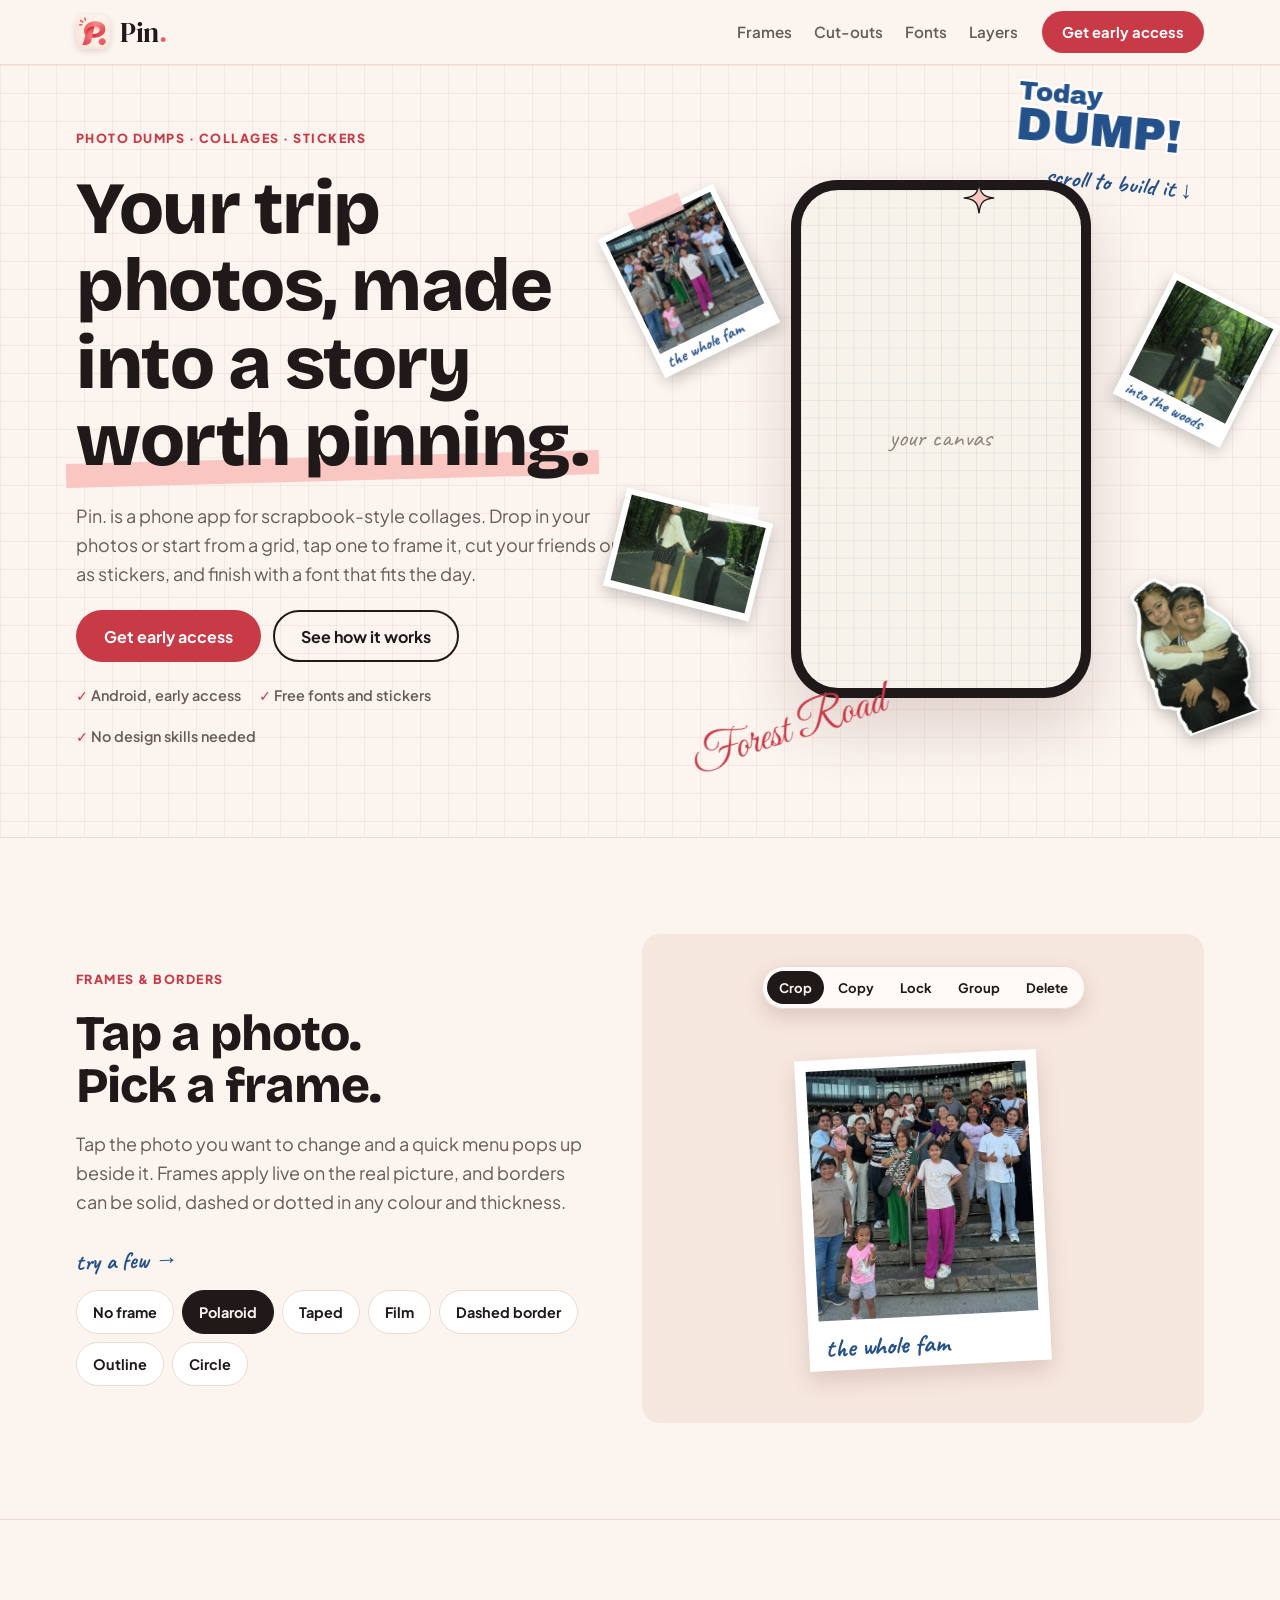
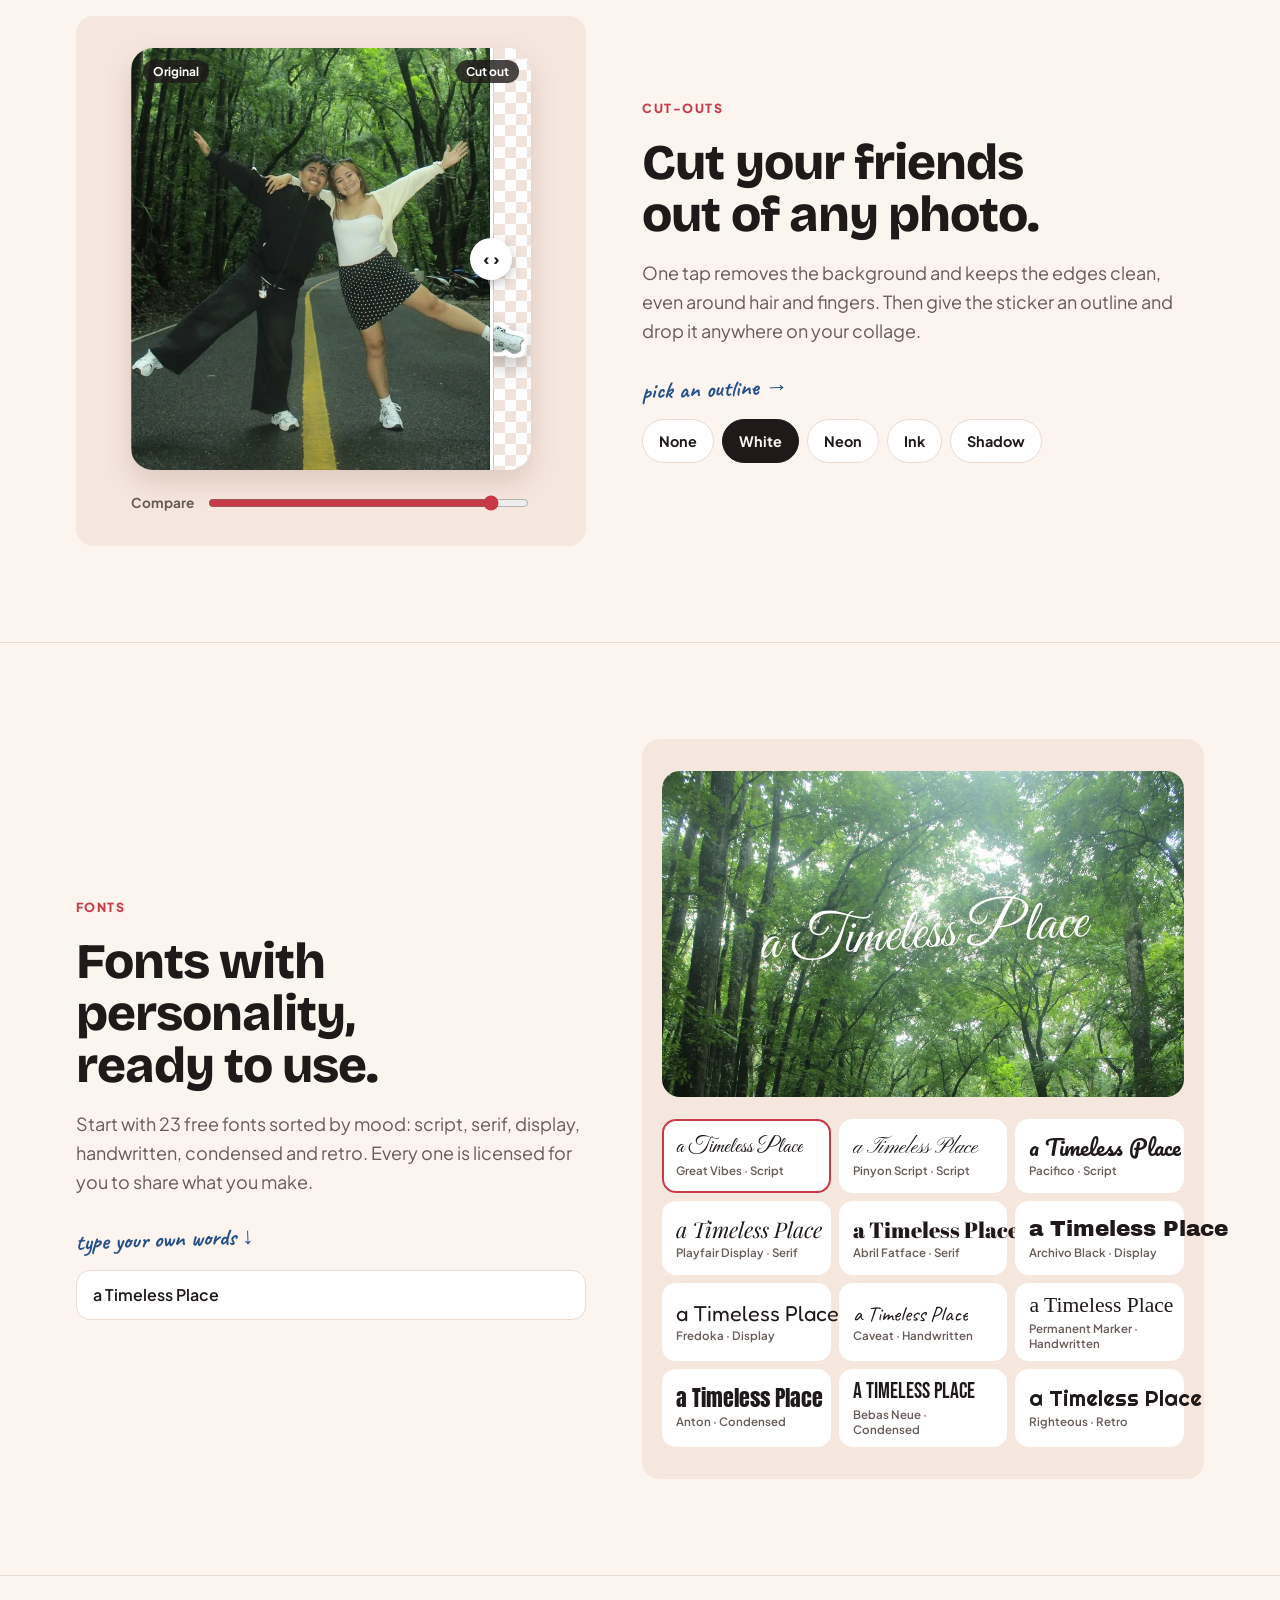
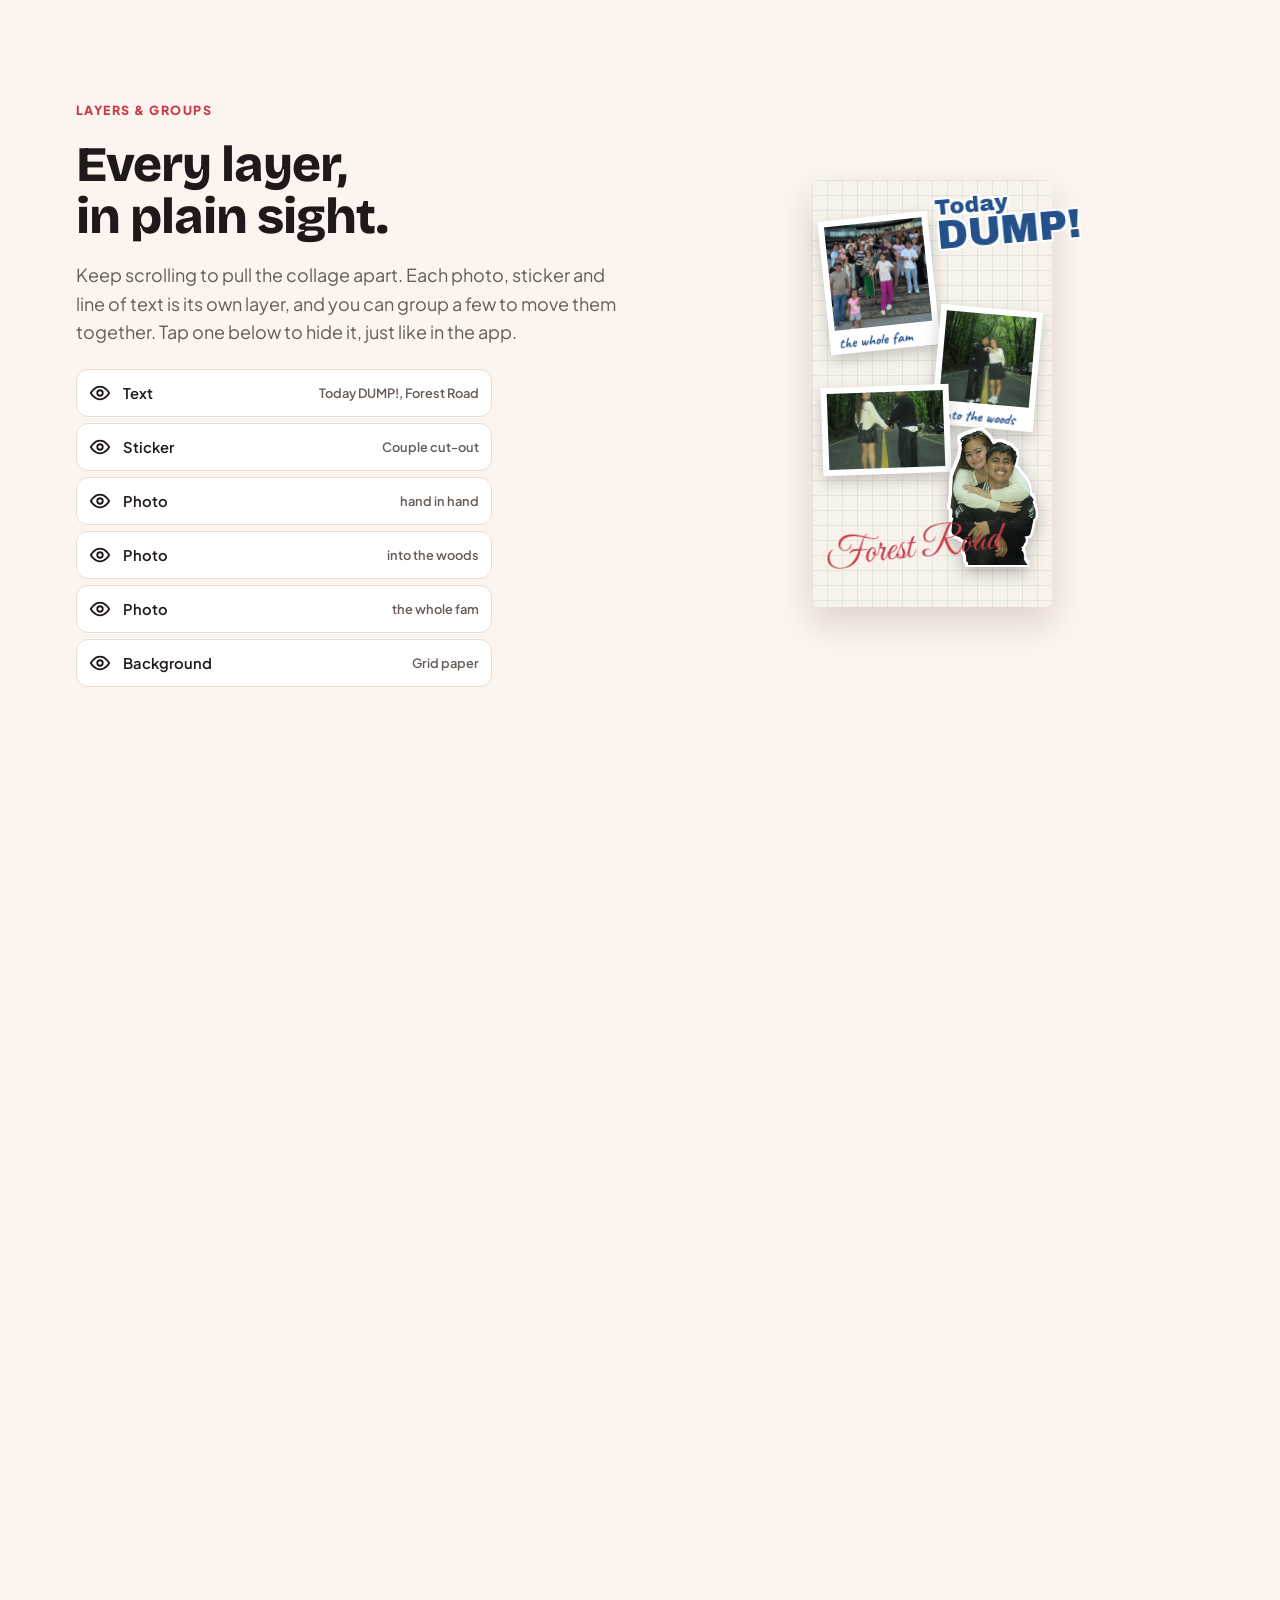
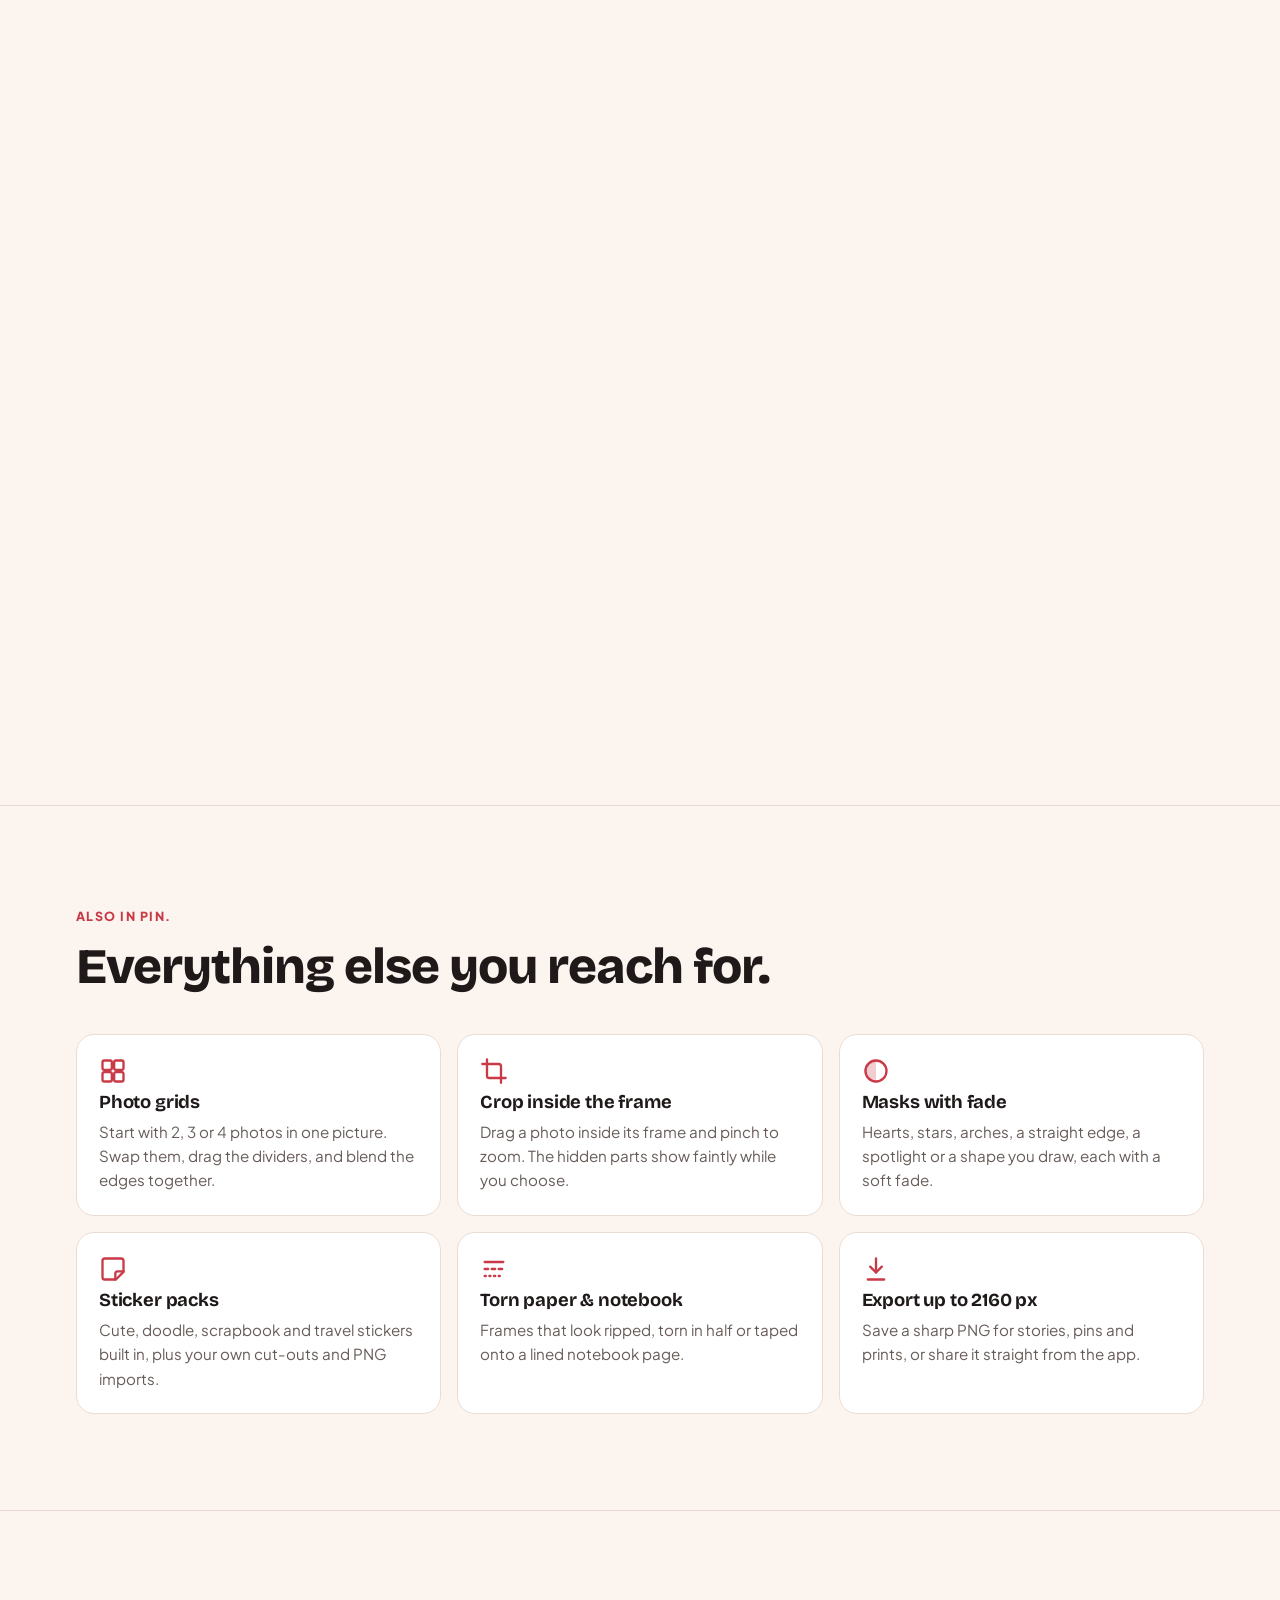
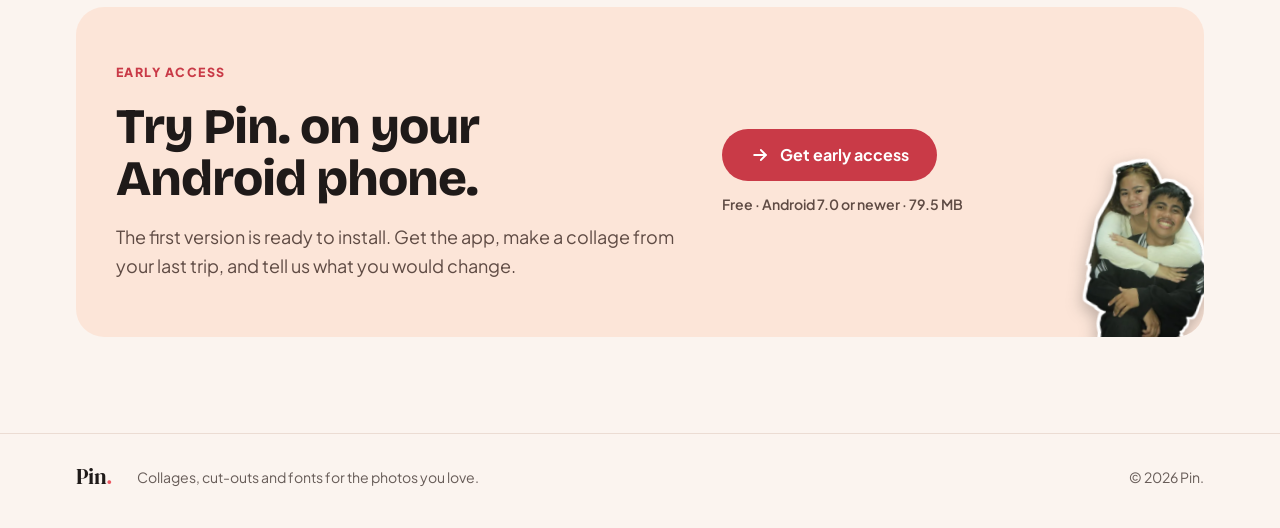
==== commit a98127cf: "Add files via upload" ====
--- a/index.html
+++ b/index.html
@@ -23,8 +23,8 @@
 <link rel="preload" href="assets/fonts/plus-jakarta-sans.woff2" as="font" type="font/woff2" crossorigin>
 <link rel="preconnect" href="https://fonts.googleapis.com">
 <link rel="preconnect" href="https://fonts.gstatic.com" crossorigin>
-<link rel="stylesheet" href="assets/css/site.css?v=1.0.0">
-<script src="assets/js/main.js?v=1.0.0" defer></script>
+<link rel="stylesheet" href="assets/css/site.css?v=1.0.1">
+<script src="assets/js/main.js?v=1.0.1" defer></script>
 </head>
 <body>
 <a class="skip" href="#main">Skip to content</a>
@@ -60,29 +60,29 @@
 
     <div class="phone-zone">
       <span class="scroll-hint hand" aria-hidden="true">scroll to build it ↓</span>
-      <div class="phone" role="img" aria-label="Pin. on a phone, showing a trip collage with polaroid photos, a cut-out sticker and hand-lettered titles">
+      <div class="phone" role="img" aria-label="Pin. on a phone, showing a trip collage with polaroid photos, a cut-out sticker of a couple and hand-lettered titles">
         <div class="screen"><span class="screen-hint">your canvas</span></div>
         <div class="pieces" aria-hidden="true">
           <div class="piece pol" style="left:14px; top:44px; width:128px; --dx:-190px; --dy:-30px; --r0:-20deg; --r1:-6deg;">
             <img src="assets/img/band.webp" alt="" width="116" height="124" style="height:124px" decoding="async" fetchpriority="high">
             <span class="tape" style="width:54px; left:38px; top:-9px; transform:rotate(3deg)"></span>
-            <span class="cap">day one</span>
+            <span class="cap">the whole fam</span>
           </div>
           <div class="piece pol" style="left:146px; top:152px; width:120px; --dx:190px; --dy:-50px; --r0:22deg; --r1:5deg;">
             <img src="assets/img/temple.webp" alt="" width="108" height="106" style="height:106px" decoding="async">
-            <span class="cap">the temple</span>
+            <span class="cap">into the woods</span>
           </div>
           <div class="piece pol" style="left:12px; top:244px; width:150px; padding-bottom:7px; --dx:-200px; --dy:70px; --r0:16deg; --r1:-2deg;">
             <img src="assets/img/river.webp" alt="" width="138" height="88" style="height:88px" decoding="async">
             <span class="tape" style="width:50px; right:16px; top:-9px; transform:rotate(-8deg); background:rgba(255,255,255,.75)"></span>
           </div>
           <div class="piece" style="left:162px; top:292px; width:100px; --dx:180px; --dy:90px; --r0:-20deg; --r1:0deg;">
-            <img class="stk" src="assets/img/sticker.webp" alt="" width="100" height="143" style="width:100px; height:auto; display:block" decoding="async">
+            <img class="stk" src="assets/img/sticker.webp" alt="" width="100" height="157" style="width:100px; height:auto; display:block" decoding="async">
           </div>
           <div class="piece dump-title" style="left:146px; top:16px; --dx:70px; --dy:-120px; --r0:10deg; --r1:-5deg;">
             <div style="font-size:26px">Today</div><div style="font-size:46px">DUMP!</div>
           </div>
-          <div class="piece script" style="left:18px; top:410px; font-size:44px; --dx:-130px; --dy:110px; --r0:-12deg; --r1:-6deg;">Elo River</div>
+          <div class="piece script" style="left:18px; top:410px; font-size:44px; --dx:-130px; --dy:110px; --r0:-12deg; --r1:-6deg;">Forest Road</div>
           <svg class="piece" width="36" height="36" viewBox="0 0 40 40" style="left:120px; top:150px; --dx:40px; --dy:-160px; --r0:90deg; --r1:0deg;"><path d="M20 3C21 15 25 19 37 20C25 21 21 25 20 37C19 25 15 21 3 20C15 19 19 15 20 3Z" fill="#F9C6C2" stroke="#1F1A19" stroke-width="1.5"/></svg>
         </div>
       </div>
@@ -105,11 +105,11 @@
         <div class="frame-stage">
           <div class="fr" id="frame-demo" data-f="polaroid">
             <span class="holes t"></span>
-            <img src="assets/img/band.webp" alt="Group photo in the selected frame" width="220" height="250" loading="lazy" decoding="async">
+            <img src="assets/img/band.webp" alt="Family group photo in the selected frame" width="220" height="250" loading="lazy" decoding="async">
             <span class="holes b"></span>
             <span class="tape"></span>
             <span class="dash"></span>
-            <span class="cap">day one</span>
+            <span class="cap">the whole fam</span>
           </div>
         </div>
       </div>
@@ -120,8 +120,8 @@
     <div class="wrap feature-grid flip">
       <div class="demo">
         <div class="compare" id="compare">
-          <div class="after"><img src="assets/img/cut-after.webp" alt="The rafting crew cut out, with the river removed" width="350" height="370" loading="lazy" decoding="async"></div>
-          <div class="before"><img src="assets/img/cut-before.webp" alt="The original photo of the rafting crew on the river" width="350" height="370" loading="lazy" decoding="async"></div>
+          <div class="after"><img src="assets/img/cut-after.webp" alt="The couple cut out, with the forest removed" width="350" height="370" loading="lazy" decoding="async"></div>
+          <div class="before"><img src="assets/img/cut-before.webp" alt="The original photo of the couple on a forest road" width="350" height="370" loading="lazy" decoding="async"></div>
           <div class="handle" aria-hidden="true"></div>
           <span class="tag l">Original</span><span class="tag r">Cut out</span>
         </div>
@@ -133,7 +133,7 @@
       <div class="feature-copy">
         <span class="eyebrow">Cut-outs</span>
         <h2 id="cut-h">Cut your friends out of any photo.</h2>
-        <p class="lede">One tap removes the background and keeps the edges clean, even around helmets and hair. Then give the sticker an outline and drop it anywhere on your collage.</p>
+        <p class="lede">One tap removes the background and keeps the edges clean, even around hair and fingers. Then give the sticker an outline and drop it anywhere on your collage.</p>
         <span class="try">pick an outline →</span>
         <div class="chips" role="group" aria-label="Sticker outline" id="outline-chips"></div>
       </div>
@@ -151,7 +151,7 @@
       </div>
       <div class="demo">
         <div class="font-preview">
-          <img src="assets/img/temple.webp" alt="" width="536" height="325" loading="lazy" decoding="async">
+          <img src="assets/img/forest.webp" alt="" width="536" height="335" loading="lazy" decoding="async">
           <span class="txt" id="font-out" style="font-family:'Great Vibes', cursive">a Timeless Place</span>
         </div>
         <div class="font-grid" id="font-grid" role="group" aria-label="Font"></div>
@@ -172,20 +172,20 @@
           <div class="stack" id="stack" role="img" aria-label="The collage separated into its layers: background, three photos, a sticker and text">
             <div class="plane" style="--i:0"><div class="plane-bg"></div></div>
             <div class="plane" style="--i:1">
-              <div class="pol" style="position:absolute; left:12px; top:36px; width:110px; transform:rotate(-6deg)"><img src="assets/img/band.webp" alt="" width="98" height="104" style="height:104px" loading="lazy" decoding="async"><span class="cap" style="font-size:15px">day one</span></div>
+              <div class="pol" style="position:absolute; left:12px; top:36px; width:110px; transform:rotate(-6deg)"><img src="assets/img/band.webp" alt="" width="98" height="104" style="height:104px" loading="lazy" decoding="async"><span class="cap" style="font-size:15px">the whole fam</span></div>
             </div>
             <div class="plane" style="--i:2">
-              <div class="pol" style="position:absolute; left:124px; top:128px; width:102px; transform:rotate(5deg)"><img src="assets/img/temple.webp" alt="" width="90" height="90" style="height:90px" loading="lazy" decoding="async"><span class="cap" style="font-size:15px">the temple</span></div>
+              <div class="pol" style="position:absolute; left:124px; top:128px; width:102px; transform:rotate(5deg)"><img src="assets/img/temple.webp" alt="" width="90" height="90" style="height:90px" loading="lazy" decoding="async"><span class="cap" style="font-size:15px">into the woods</span></div>
             </div>
             <div class="plane" style="--i:3">
               <div class="pol" style="position:absolute; left:10px; top:206px; width:128px; padding-bottom:6px; transform:rotate(-2deg)"><img src="assets/img/river.webp" alt="" width="116" height="76" style="height:76px" loading="lazy" decoding="async"></div>
             </div>
             <div class="plane" style="--i:4">
-              <img class="stk" src="assets/img/sticker.webp" alt="" width="86" height="123" style="position:absolute; left:138px; top:250px; width:86px; height:auto" loading="lazy" decoding="async">
+              <img class="stk" src="assets/img/sticker.webp" alt="" width="86" height="135" style="position:absolute; left:138px; top:250px; width:86px; height:auto" loading="lazy" decoding="async">
             </div>
             <div class="plane" style="--i:5">
               <div class="dump-title" style="position:absolute; left:124px; top:12px; transform:rotate(-5deg)"><div style="font-size:22px">Today</div><div style="font-size:40px">DUMP!</div></div>
-              <div class="script" style="position:absolute; left:14px; top:350px; font-size:38px; transform:rotate(-6deg)">Elo River</div>
+              <div class="script" style="position:absolute; left:14px; top:350px; font-size:38px; transform:rotate(-6deg)">Forest Road</div>
             </div>
           </div>
         </div>
@@ -247,7 +247,7 @@
           </a>
           <span class="join-meta">Free · Android 7.0 or newer · 79.5 MB</span>
         </div>
-        <img class="join-sticker stk" src="assets/img/sticker.webp" alt="" width="120" height="171" loading="lazy" decoding="async">
+        <img class="join-sticker stk" src="assets/img/sticker.webp" alt="" width="120" height="188" loading="lazy" decoding="async">
       </div>
     </div>
   </section>
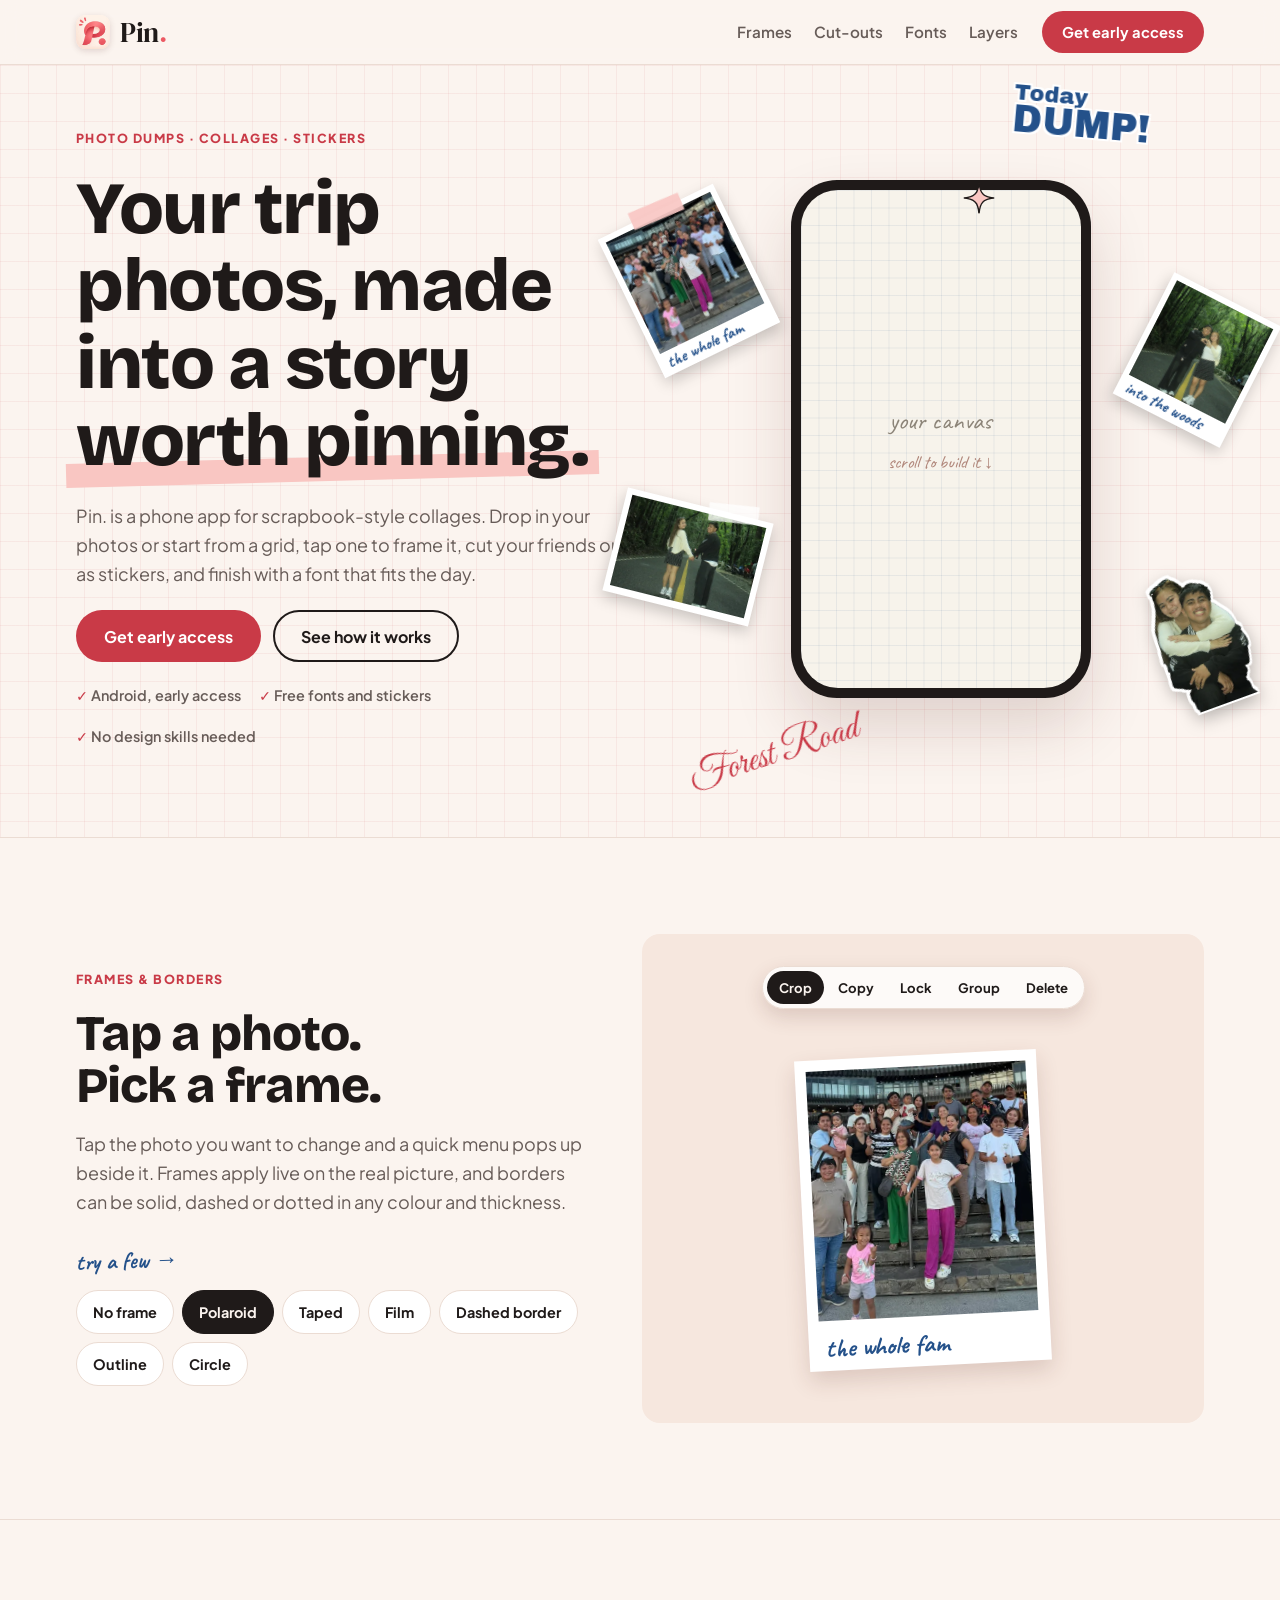
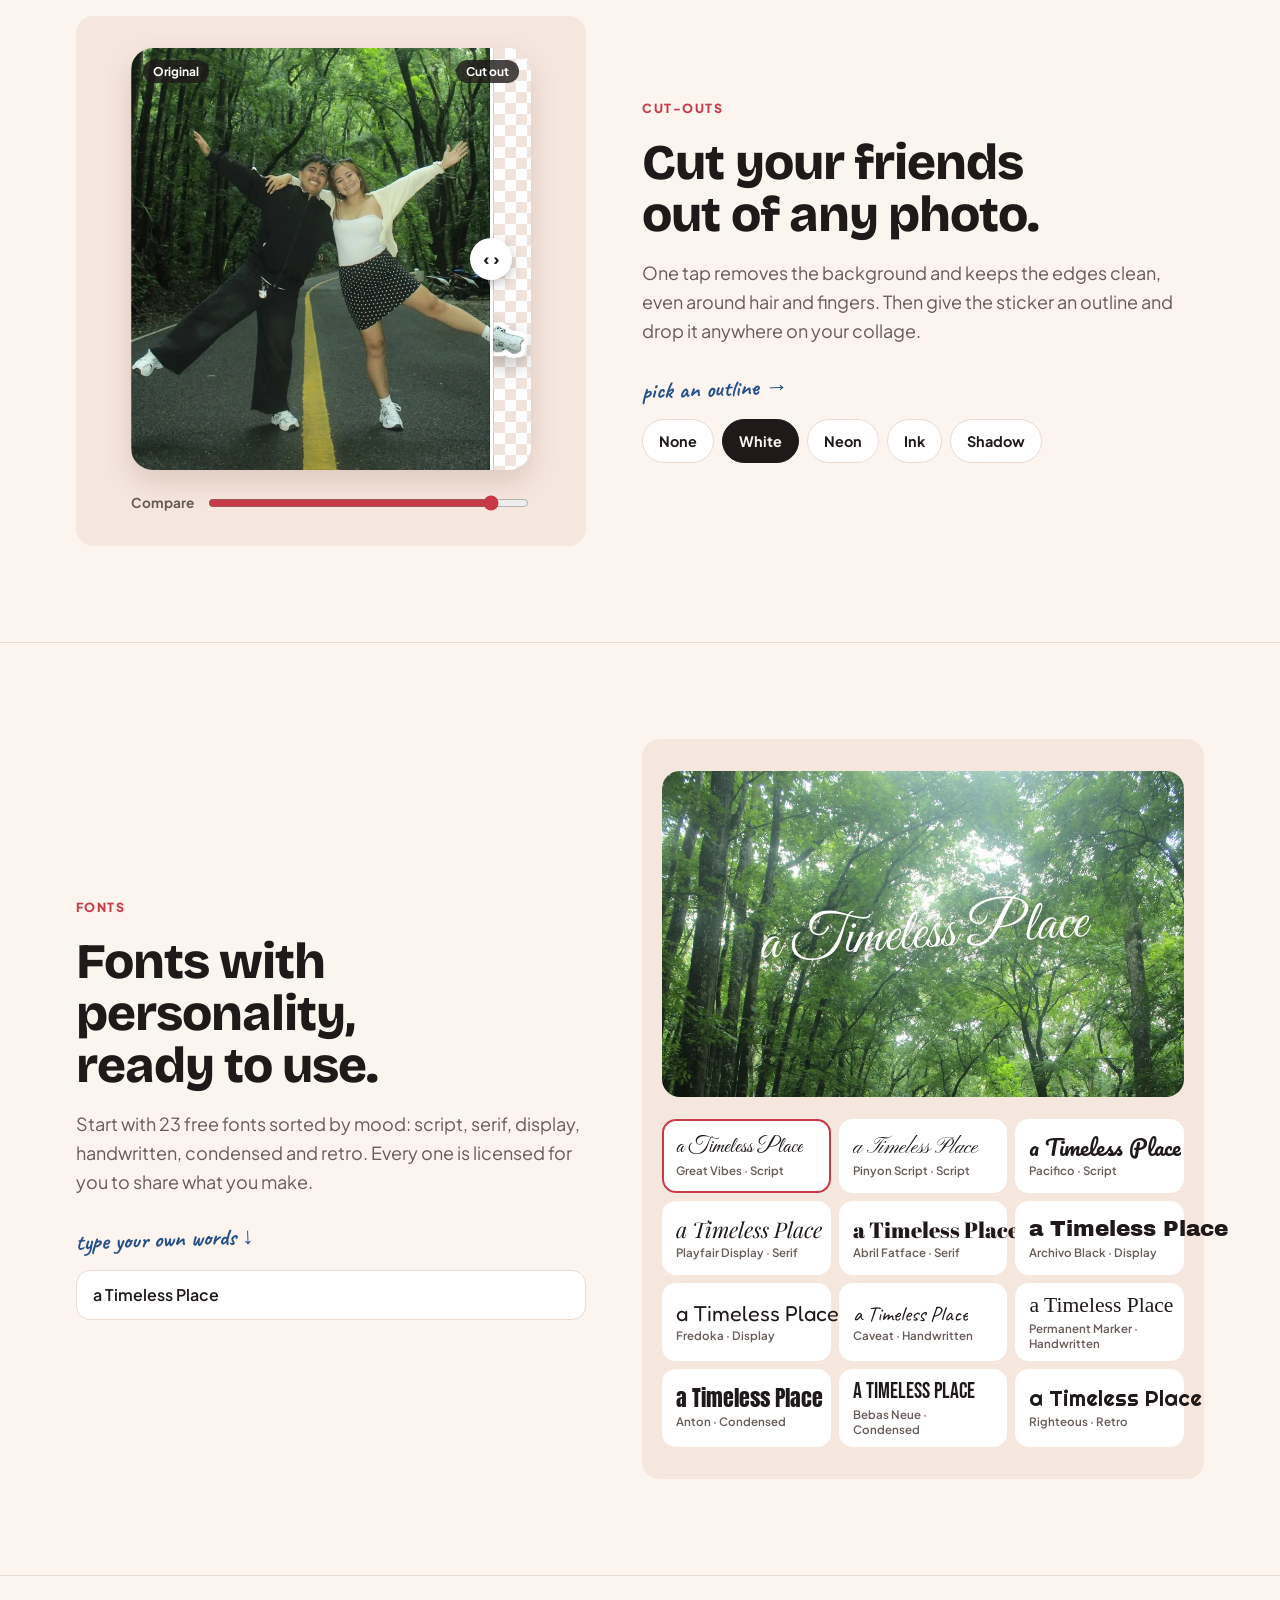
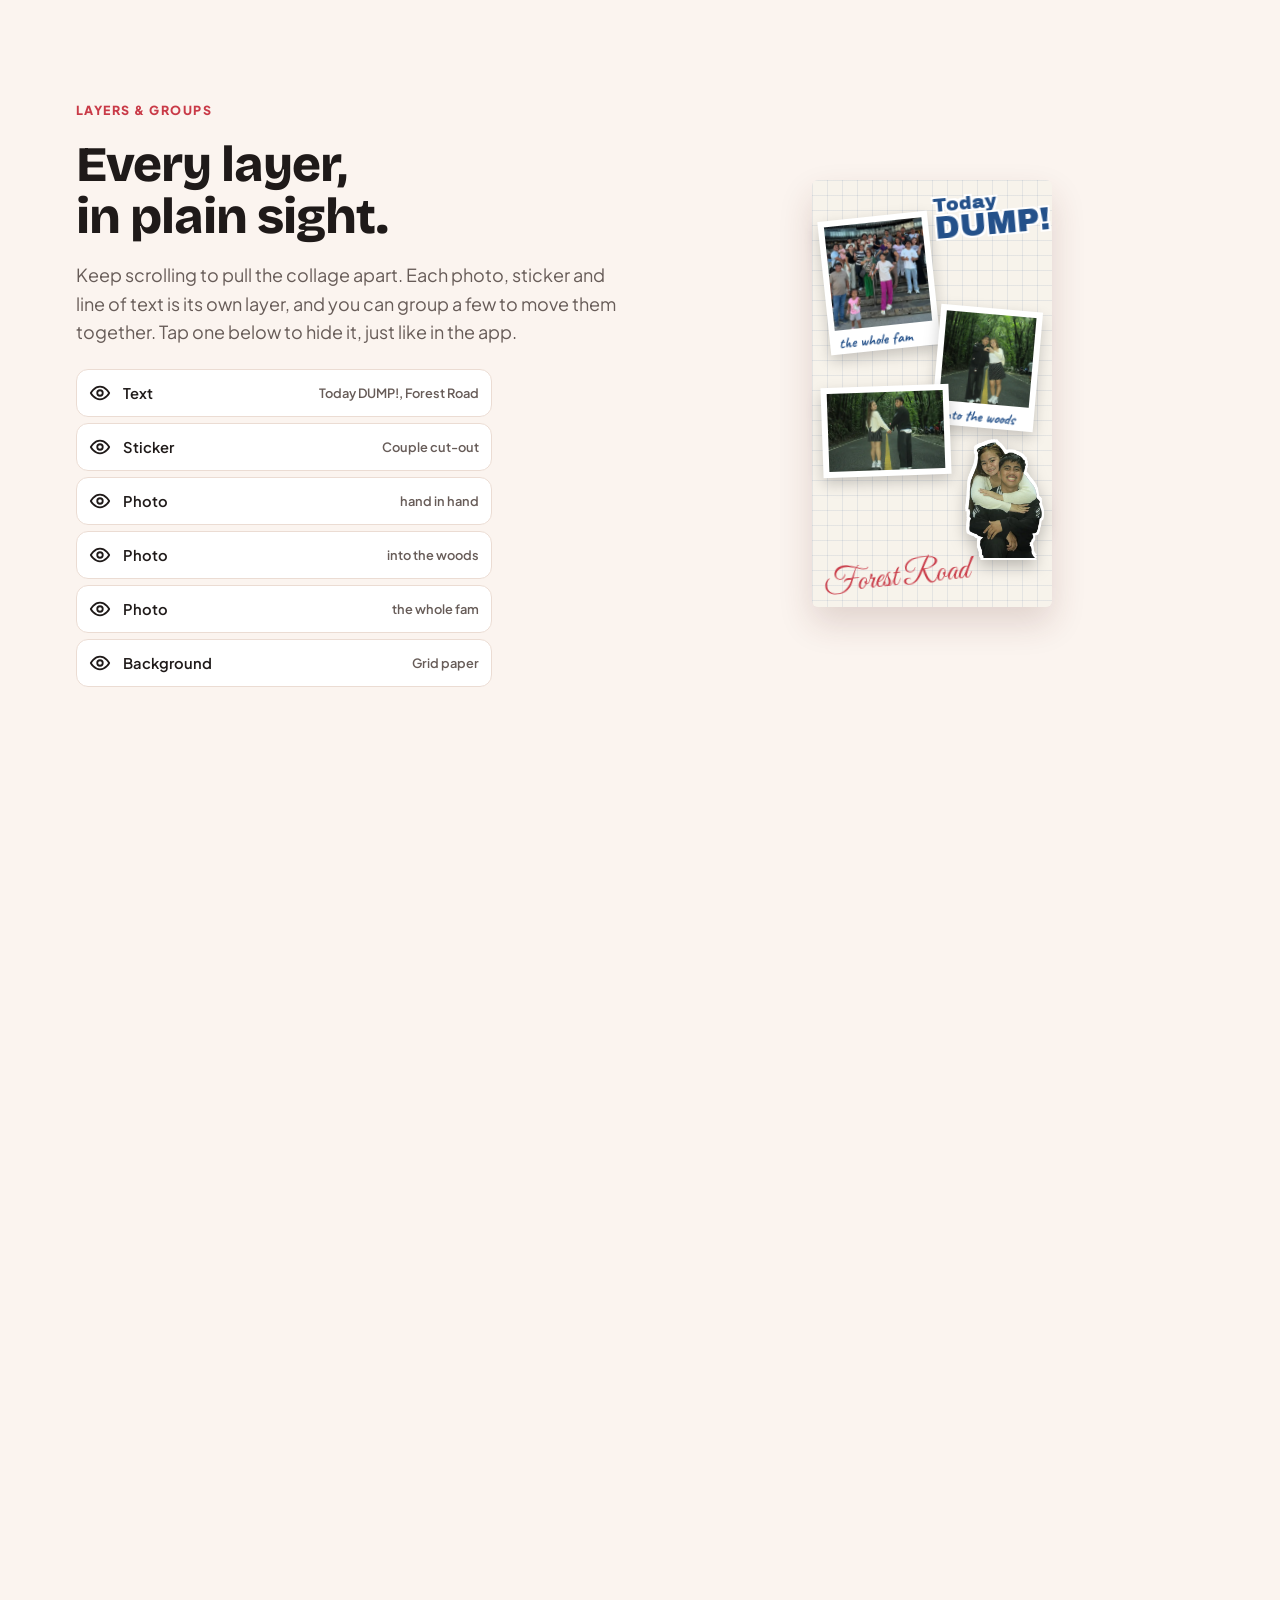
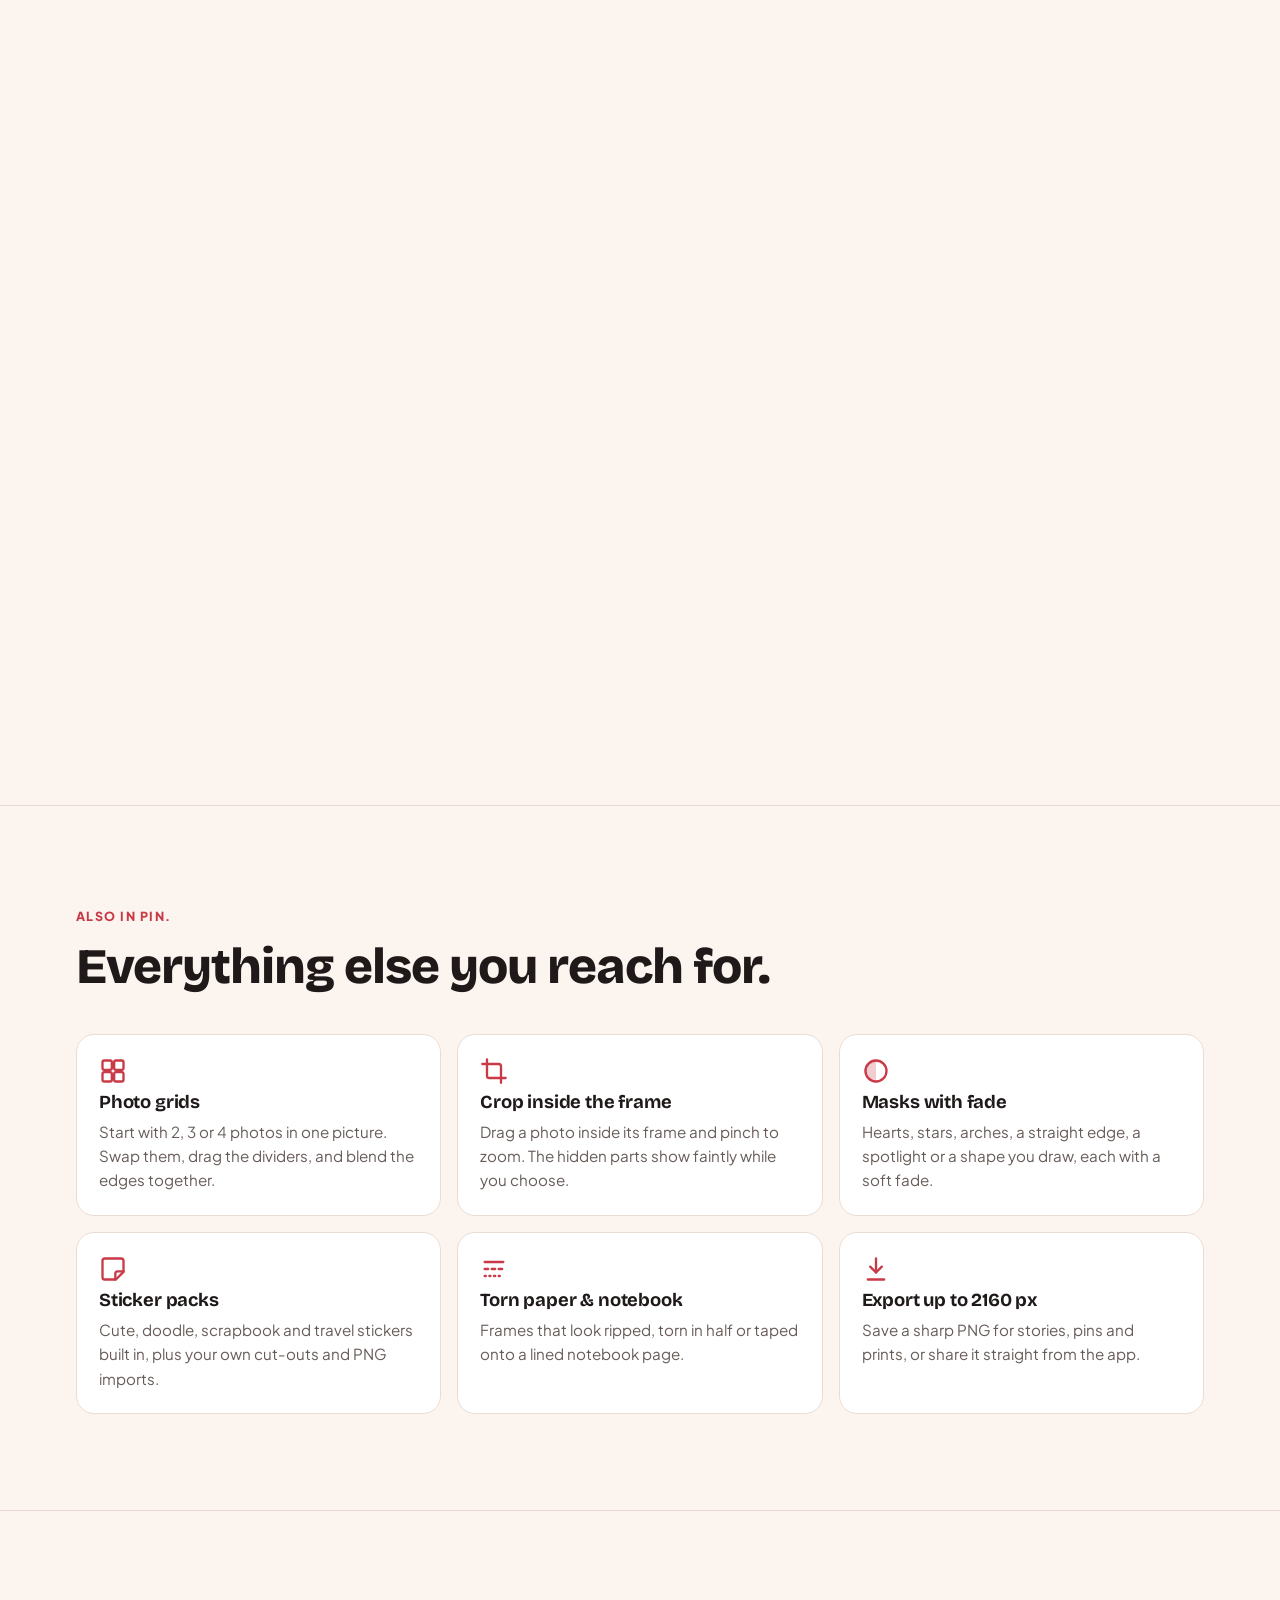
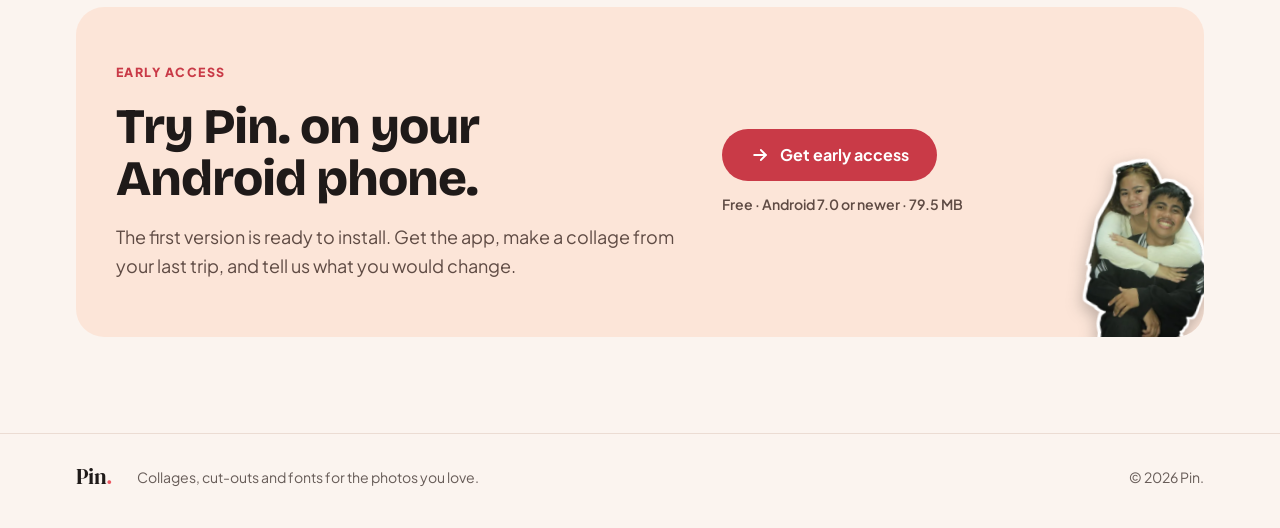
==== commit 7804a602: "Add files via upload" ====
--- a/index.html
+++ b/index.html
@@ -23,7 +23,7 @@
 <link rel="preload" href="assets/fonts/plus-jakarta-sans.woff2" as="font" type="font/woff2" crossorigin>
 <link rel="preconnect" href="https://fonts.googleapis.com">
 <link rel="preconnect" href="https://fonts.gstatic.com" crossorigin>
-<link rel="stylesheet" href="assets/css/site.css?v=1.0.1">
+<link rel="stylesheet" href="assets/css/site.css?v=1.0.2">
 <script src="assets/js/main.js?v=1.0.1" defer></script>
 </head>
 <body>
@@ -59,9 +59,8 @@
     </div>
 
     <div class="phone-zone">
-      <span class="scroll-hint hand" aria-hidden="true">scroll to build it ↓</span>
       <div class="phone" role="img" aria-label="Pin. on a phone, showing a trip collage with polaroid photos, a cut-out sticker of a couple and hand-lettered titles">
-        <div class="screen"><span class="screen-hint">your canvas</span></div>
+        <div class="screen"><span class="screen-hint">your canvas<small>scroll to build it ↓</small></span></div>
         <div class="pieces" aria-hidden="true">
           <div class="piece pol" style="left:14px; top:44px; width:128px; --dx:-190px; --dy:-30px; --r0:-20deg; --r1:-6deg;">
             <img src="assets/img/band.webp" alt="" width="116" height="124" style="height:124px" decoding="async" fetchpriority="high">
@@ -73,16 +72,16 @@
             <span class="cap">into the woods</span>
           </div>
           <div class="piece pol" style="left:12px; top:244px; width:150px; padding-bottom:7px; --dx:-200px; --dy:70px; --r0:16deg; --r1:-2deg;">
-            <img src="assets/img/river.webp" alt="" width="138" height="88" style="height:88px" decoding="async">
+            <img src="assets/img/river.webp" alt="" width="138" height="93" style="height:93px" decoding="async">
             <span class="tape" style="width:50px; right:16px; top:-9px; transform:rotate(-8deg); background:rgba(255,255,255,.75)"></span>
           </div>
-          <div class="piece" style="left:162px; top:292px; width:100px; --dx:180px; --dy:90px; --r0:-20deg; --r1:0deg;">
-            <img class="stk" src="assets/img/sticker.webp" alt="" width="100" height="157" style="width:100px; height:auto; display:block" decoding="async">
-          </div>
-          <div class="piece dump-title" style="left:146px; top:16px; --dx:70px; --dy:-120px; --r0:10deg; --r1:-5deg;">
-            <div style="font-size:26px">Today</div><div style="font-size:46px">DUMP!</div>
-          </div>
-          <div class="piece script" style="left:18px; top:410px; font-size:44px; --dx:-130px; --dy:110px; --r0:-12deg; --r1:-6deg;">Forest Road</div>
+          <div class="piece" style="left:176px; top:290px; width:88px; --dx:180px; --dy:90px; --r0:-20deg; --r1:0deg;">
+            <img class="stk" src="assets/img/sticker.webp" alt="" width="88" height="138" style="width:88px; height:auto; display:block" decoding="async">
+          </div>
+          <div class="piece dump-title" style="left:142px; top:18px; --dx:70px; --dy:-120px; --r0:10deg; --r1:-5deg;">
+            <div style="font-size:22px">Today</div><div style="font-size:38px">DUMP!</div>
+          </div>
+          <div class="piece script" style="left:16px; top:436px; font-size:38px; --dx:-130px; --dy:110px; --r0:-12deg; --r1:-6deg;">Forest Road</div>
           <svg class="piece" width="36" height="36" viewBox="0 0 40 40" style="left:120px; top:150px; --dx:40px; --dy:-160px; --r0:90deg; --r1:0deg;"><path d="M20 3C21 15 25 19 37 20C25 21 21 25 20 37C19 25 15 21 3 20C15 19 19 15 20 3Z" fill="#F9C6C2" stroke="#1F1A19" stroke-width="1.5"/></svg>
         </div>
       </div>
@@ -178,14 +177,14 @@
               <div class="pol" style="position:absolute; left:124px; top:128px; width:102px; transform:rotate(5deg)"><img src="assets/img/temple.webp" alt="" width="90" height="90" style="height:90px" loading="lazy" decoding="async"><span class="cap" style="font-size:15px">into the woods</span></div>
             </div>
             <div class="plane" style="--i:3">
-              <div class="pol" style="position:absolute; left:10px; top:206px; width:128px; padding-bottom:6px; transform:rotate(-2deg)"><img src="assets/img/river.webp" alt="" width="116" height="76" style="height:76px" loading="lazy" decoding="async"></div>
+              <div class="pol" style="position:absolute; left:10px; top:206px; width:128px; padding-bottom:6px; transform:rotate(-2deg)"><img src="assets/img/river.webp" alt="" width="116" height="78" style="height:78px" loading="lazy" decoding="async"></div>
             </div>
             <div class="plane" style="--i:4">
-              <img class="stk" src="assets/img/sticker.webp" alt="" width="86" height="135" style="position:absolute; left:138px; top:250px; width:86px; height:auto" loading="lazy" decoding="async">
+              <img class="stk" src="assets/img/sticker.webp" alt="" width="74" height="116" style="position:absolute; left:156px; top:262px; width:74px; height:auto" loading="lazy" decoding="async">
             </div>
             <div class="plane" style="--i:5">
-              <div class="dump-title" style="position:absolute; left:124px; top:12px; transform:rotate(-5deg)"><div style="font-size:22px">Today</div><div style="font-size:40px">DUMP!</div></div>
-              <div class="script" style="position:absolute; left:14px; top:350px; font-size:38px; transform:rotate(-6deg)">Forest Road</div>
+              <div class="dump-title" style="position:absolute; left:122px; top:12px; transform:rotate(-5deg)"><div style="font-size:19px">Today</div><div style="font-size:32px">DUMP!</div></div>
+              <div class="script" style="position:absolute; left:12px; top:382px; font-size:32px; transform:rotate(-6deg)">Forest Road</div>
             </div>
           </div>
         </div>
--- a/assets/css/site.css
+++ b/assets/css/site.css
@@ -231,7 +231,9 @@
 .screen-hint {
   position: absolute; inset: 0; display: flex; align-items: center; justify-content: center;
   font-family: var(--hand); font-size: 1.6rem; color: #8C8478; opacity: calc(1 - var(--p) * 1.6);
-}
+  flex-direction: column; gap: 6px; text-align: center;
+}
+.screen-hint small { font-size: 1.15rem; color: #B0867A; }
 .pieces { position: absolute; left: 10px; top: 10px; width: 280px; height: 498px; }
 .piece {
   position: absolute; will-change: transform;
@@ -397,13 +399,13 @@
   .layers-grid { grid-template-columns: minmax(0, 1fr); gap: 8px; }
   .layers-grid .feature-copy { gap: 10px; }
   .layers-grid .lede { font-size: 0.98rem; }
-  .stack-zone { min-height: 0; height: 380px; order: -1; }
-  .stack { transform: scale(.78) rotateX(calc(var(--lp) * 54deg)) rotateZ(calc(var(--lp) * -32deg)); }
+  .stack-zone { min-height: 0; height: 350px; order: -1; }
+  .stack { transform: translateY(calc(var(--lp) * 46px)) scale(.7) rotateX(calc(var(--lp) * 54deg)) rotateZ(calc(var(--lp) * -32deg)); }
   .layer-list { display: grid; grid-template-columns: repeat(2, minmax(0, 1fr)); gap: 6px; max-width: none; }
   .layer-btn { min-height: 44px; font-size: 0.82rem; padding: 4px 10px; }
   .layer-btn .k { display: none; }
 }
-@media (max-width: 880px) and (max-height: 760px) { .stack-zone { height: 320px; } .stack { transform: scale(.64) rotateX(calc(var(--lp) * 54deg)) rotateZ(calc(var(--lp) * -32deg)); } .layers-grid .lede { display: none; } }
+@media (max-width: 880px) and (max-height: 860px) { .stack-zone { height: 320px; } .stack { transform: translateY(calc(var(--lp) * 40px)) scale(.6) rotateX(calc(var(--lp) * 54deg)) rotateZ(calc(var(--lp) * -32deg)); } .layers-grid .lede { display: none; } }
 
 /* toolbox list */
 .toolbox { display: grid; grid-template-columns: repeat(3, minmax(0, 1fr)); gap: 16px; margin-top: 40px; }
